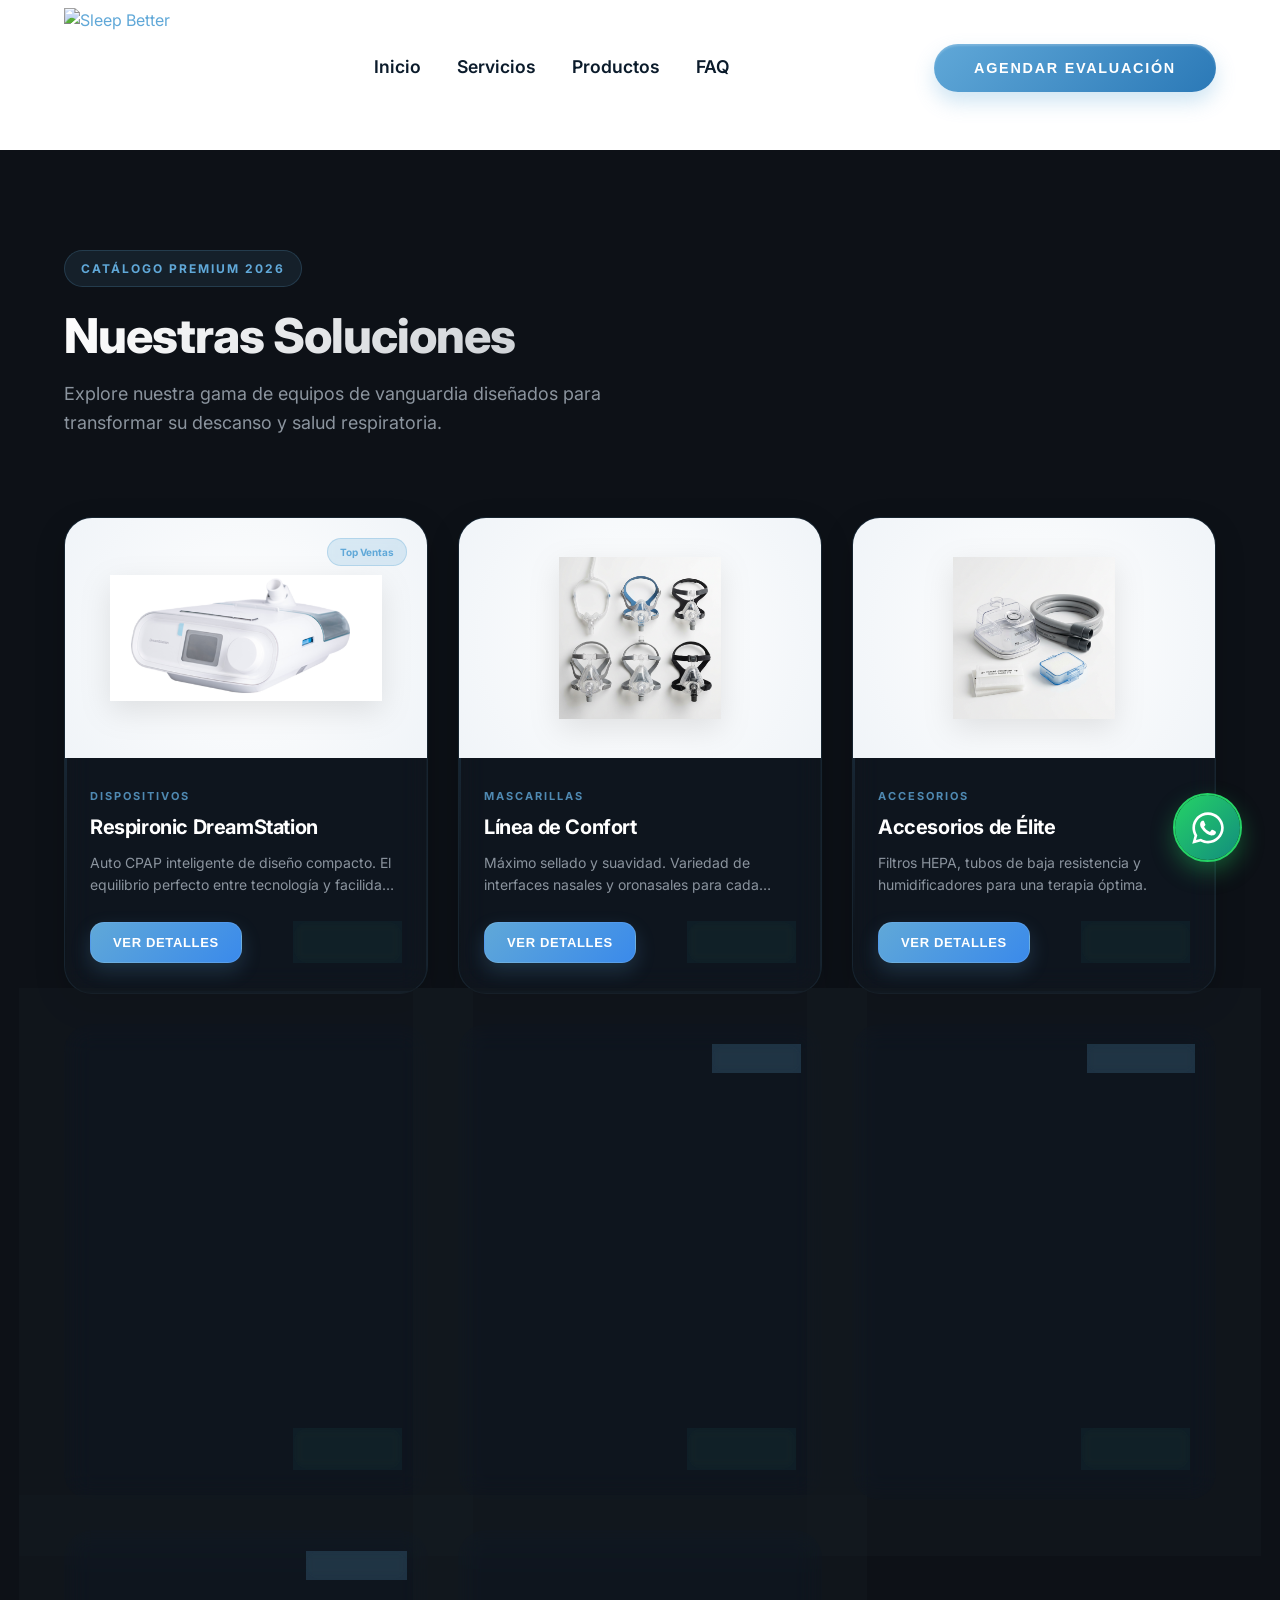
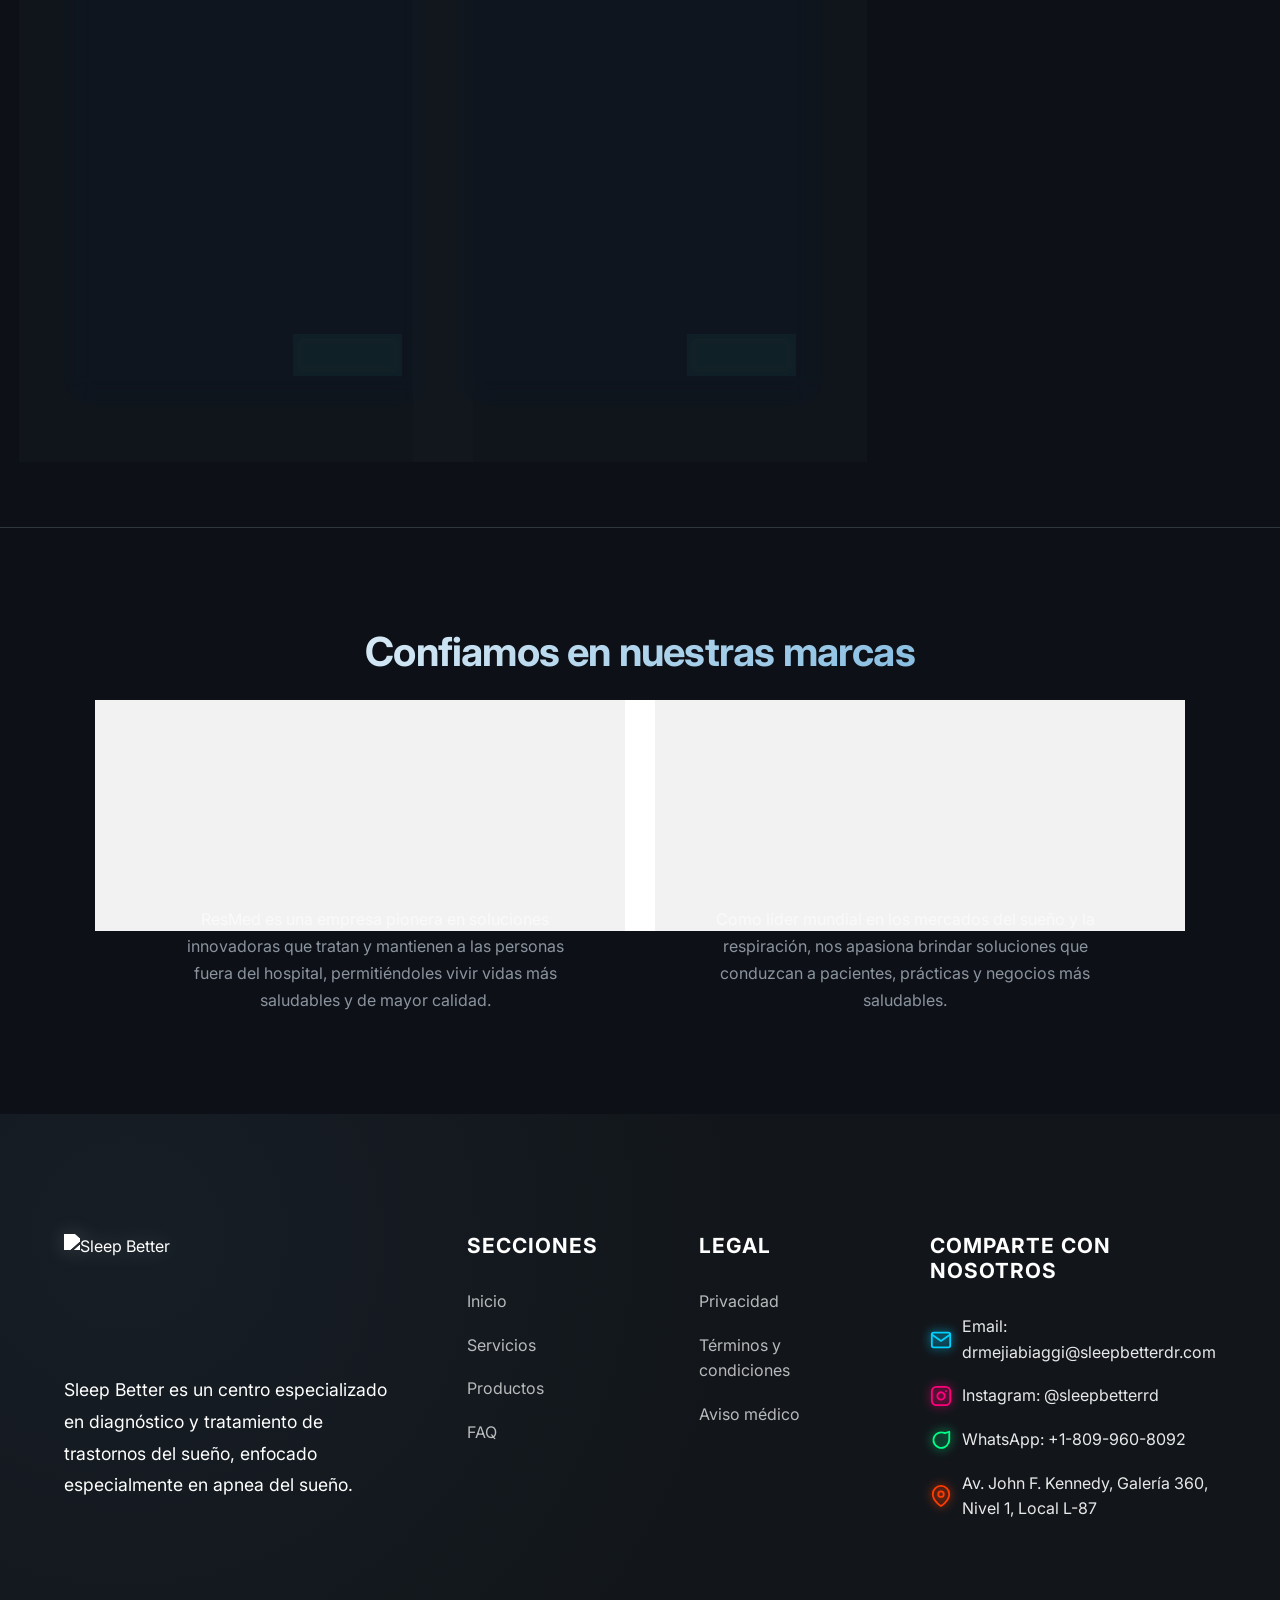
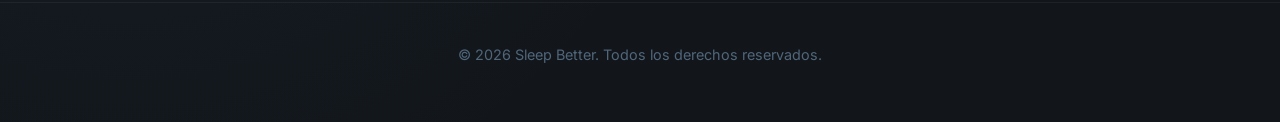
==== productos.html @ f5180d27 "Add files via upload" ====
<!DOCTYPE html>
<html lang="es">

<head>
    <meta charset="UTF-8">
    <meta name="viewport" content="width=device-width, initial-scale=1.0">
    <title>Sleep Better | Centro Especializado en Sueño</title>
    <meta name="description"
        content="Centro especializado en diagnóstico y tratamiento de trastornos del sueño (apnea). Equipos CPAP/BiPAP y accesorios en Santo Domingo, RD.">

    <!-- Google Fonts -->
    <link rel="preconnect" href="https://fonts.googleapis.com">
    <link rel="preconnect" href="https://fonts.gstatic.com" crossorigin>
    <link href="https://fonts.googleapis.com/css2?family=Inter:wght@300;400;500;600;700;800&display=swap"
        rel="stylesheet">

    <!-- CSS -->
    <link rel="stylesheet" href="styles.css">

    <!-- Favicon -->
    <link rel="icon" type="image/png" href="favicon.png">
</head>

<body>
    <div class="page-transition-wrapper">

        <header id="main-header">
            <div class="container header-content">
                <a href="index.html#inicio" class="logo">
                    <img src="logo.png" alt="Sleep Better" class="logo-img">
                </a>

                <nav id="desktop-nav" class="nav-menu">
                    <ul>
                        <li><a href="index.html#inicio">Inicio</a></li>
                        <li><a href="index.html#servicios">Servicios</a></li>
                        <li><a href="productos.html">Productos</a></li>
                        <li><a href="faq.html">FAQ</a></li>
                    </ul>
                </nav>

                <div class="header-actions">
                    <button class="btn btn-primary btn-pulse" onclick="openModal('agendarModal')">Agendar
                        evaluación</button>
                    <button class="menu-toggle" aria-label="Abrir menú" onclick="toggleMenu()">
                        <span></span>
                        <span></span>
                        <span></span>
                    </button>
                </div>
            </div>
        </header>

        <main style="padding-top: 150px;">
            <section id="productos" class="premium-catalog-section"
                style="background-color: #0d1117; padding: 100px 0; overflow: hidden;">
                <div class="container reveal">
                    <div class="catalog-header" style="margin-bottom: 60px; position: relative; z-index: 1;">
                        <span class="section-tag"
                            style="background: rgba(96, 168, 216, 0.1); color: var(--primary); padding: 8px 16px; border-radius: 30px; font-size: 12px; font-weight: 700; text-transform: uppercase; letter-spacing: 2px; border: 1px solid rgba(96, 168, 216, 0.2); margin-bottom: 20px; display: inline-block;">Catálogo
                            Premium 2026</span>
                        <h2
                            style="font-size: 48px; font-weight: 800; color: #ffffff; letter-spacing: -1px; margin-bottom: 15px; background: linear-gradient(135deg, #ffffff 0%, #8b949e 100%); -webkit-background-clip: text; background-clip: text; -webkit-text-fill-color: transparent;">
                            Nuestras Soluciones</h2>
                        <p style="font-size: 18px; color: #8b949e; max-width: 600px; line-height: 1.6;">Explore nuestra
                            gama
                            de equipos de vanguardia diseñados para transformar su descanso y salud respiratoria.</p>
                    </div>

                    <div class="products-grid">
                        <!-- Card 1 -->
                        <div class="premium-product-card" data-category="cpap"
                            onclick="window.openProductDetail('dreamstation.png', 'Respironic DreamStation', 'Auto CPAP fácil de usar y contiene las características importantes, además es pequeña y ligera. Diseñada para ofrecer una terapia de presión positiva continua en las vías respiratorias para el tratamiento de la apnea obstructiva del sueño.')">
                            <div class="card-badge">Top Ventas</div>
                            <div class="card-image-wrapper">
                                <img src="dreamstation.png" alt="Respironic DreamStation">
                            </div>
                            <div class="card-content">
                                <span class="card-category">Dispositivos</span>
                                <h3 class="card-title">Respironic DreamStation</h3>
                                <p class="card-description">Auto CPAP inteligente de diseño compacto. El equilibrio
                                    perfecto
                                    entre tecnología y facilidad de uso.</p>
                                <div class="card-actions">
                                    <button class="btn-view-details"
                                        onclick="event.stopPropagation(); window.openProductDetail('dreamstation.png', 'Respironic DreamStation', 'Auto CPAP fácil de usar y contiene las características importantes, además es pequeña y ligera. Diseñada para ofrecer una terapia de presión positiva continua en las vías respiratorias para el tratamiento de la apnea obstructiva del sueño.')">
                                        Ver detalles
                                    </button>
                                    <button class="btn-quote"
                                        onclick="event.stopPropagation(); window.quoteProduct('Respironic DreamStation')">
                                        Cotizar
                                    </button>
                                </div>
                            </div>
                        </div>

                        <!-- Card 2 -->
                        <div class="premium-product-card" data-category="masks"
                            onclick="window.openProductDetail('mascarillas_premium.png', 'Mascarillas', 'Contamos con una amplia variedad de mascarillas: nasales, oronasales (Full Face) y de almohadillas. Diseñadas para proporcionar el máximo confort y un sellado hermético durante toda la noche, asegurando la efectividad de su tratamiento CPAP/BiPAP.')">
                            <div class="card-image-wrapper">
                                <img src="mascarillas_premium.png" alt="Mascarillas">
                            </div>
                            <div class="card-content">
                                <span class="card-category">Mascarillas</span>
                                <h3 class="card-title">Línea de Confort</h3>
                                <p class="card-description">Máximo sellado y suavidad. Variedad de interfaces nasales y
                                    oronasales para cada paciente.</p>
                                <div class="card-actions">
                                    <button class="btn-view-details"
                                        onclick="event.stopPropagation(); window.openProductDetail('mascarillas_premium.png', 'Mascarillas', 'Contamos con una amplia variedad de mascarillas: nasales, oronasales (Full Face) y de almohadillas. Diseñadas para proporcionar el máximo confort y un sellado hermético durante toda la noche, asegurando la efectividad de su tratamiento CPAP/BiPAP.')">
                                        Ver detalles
                                    </button>
                                    <button class="btn-quote"
                                        onclick="event.stopPropagation(); window.quoteProduct('Mascarillas Línea de Confort')">
                                        Cotizar
                                    </button>
                                </div>
                            </div>
                        </div>

                        <!-- Card 3 -->
                        <div class="premium-product-card" data-category="accessories"
                            onclick="window.openProductDetail('accesorios_premium.png', 'Accesorios', 'Complete su equipo con nuestros accesorios originales: filtros de alta eficiencia, tubos corrugados de repuesto, humidificadores integrados, oxímetros de pulso y más. Todo lo necesario para optimizar su experiencia y mantener su salud respiratoria.')">
                            <div class="card-image-wrapper">
                                <img src="accesorios_premium.png" alt="Accesorios">
                            </div>
                            <div class="card-content">
                                <span class="card-category">Accesorios</span>
                                <h3 class="card-title">Accesorios de Élite</h3>
                                <p class="card-description">Filtros HEPA, tubos de baja resistencia y humidificadores
                                    para
                                    una terapia óptima.</p>
                                <div class="card-actions">
                                    <button class="btn-view-details"
                                        onclick="event.stopPropagation(); window.openProductDetail('accesorios_premium.png', 'Accesorios', 'Complete su equipo con nuestros accesorios originales: filtros de alta eficiencia, tubos corrugados de repuesto, humidificadores integrados, oxímetros de pulso y más. Todo lo necesario para optimizar su experiencia y mantener su salud respiratoria.')">
                                        Ver detalles
                                    </button>
                                    <button class="btn-quote"
                                        onclick="event.stopPropagation(); window.quoteProduct('Accesorios de Élite')">
                                        Cotizar
                                    </button>
                                </div>
                            </div>
                        </div>

                        <!-- Card 4 -->
                        <div class="premium-product-card" data-category="maintenance"
                            onclick="window.openProductDetail('mantenimiento_premium.png', 'Mantenimiento', 'Mantenga su equipo libre de bacterias y en óptimas condiciones con nuestros kits de limpieza profesional: toallitas desinfectantes especializadas para mascarillas, sistemas de desinfección de ozono/UV y repuestos de piezas críticas para extender la vida útil de su inversión.')">
                            <div class="card-image-wrapper">
                                <img src="mantenimiento_premium.png" alt="Mantenimiento">
                            </div>
                            <div class="card-content">
                                <span class="card-category">Mantenimiento</span>
                                <h3 class="card-title">Cuidado Intensivo</h3>
                                <p class="card-description">Kits de desinfección UV/Ozono para prolongar la vida útil y
                                    seguridad de su equipo.</p>
                                <div class="card-actions">
                                    <button class="btn-view-details"
                                        onclick="event.stopPropagation(); window.openProductDetail('mantenimiento_premium.png', 'Mantenimiento', 'Mantenga su equipo libre de bacterias y en óptimas condiciones con nuestros kits de limpieza profesional: toallitas desinfectantes especializadas para mascarillas, sistemas de desinfección de ozono/UV y repuestos de piezas críticas para extender la vida útil de su inversión.')">
                                        Ver detalles
                                    </button>
                                    <button class="btn-quote"
                                        onclick="event.stopPropagation(); window.quoteProduct('Kits de Mantenimiento')">
                                        Cotizar
                                    </button>
                                </div>
                            </div>
                        </div>
                        <!-- Card 5: Resmed AirCurve 10 -->
                        <div class="premium-product-card" data-category="cpap"
                            onclick="window.openProductDetail('https://placehold.co/800x600/ffffff/0b1b2b?text=Resmed+AirCurve+10', 'Resmed AirCurve 10', 'El AirCurve 10 S es ideal para los pacientes con apnea del sueño que tienen dificultades para adaptarse a la terapia de la apnea del sueño en un dispositivo de presión fija continua, así como a los pacientes que necesitan un soporte de presión adicional. Esta máquina de dos niveles tiene dos presiones de ajuste diferentes y ajustables que pueden hacer que la terapia se sienta más cómoda. Un humidificador integrado simplifica la configuración del dispositivo y facilita la terapia.')">
                            <div class="card-badge">Tecnología S</div>
                            <div class="card-image-wrapper">
                                <img src="https://placehold.co/400x200/ffffff/0b1b2b?text=AirCurve+10"
                                    alt="Resmed AirCurve 10">
                            </div>
                            <div class="card-content">
                                <span class="card-category">Dispositivos</span>
                                <h3 class="card-title">Resmed AirCurve 10</h3>
                                <p class="card-description">Sistema de presión Bi-Level de alta gama para una
                                    respiración asistida más natural.</p>
                                <div class="card-actions">
                                    <button class="btn-view-details"
                                        onclick="event.stopPropagation(); window.openProductDetail('https://placehold.co/800x600/ffffff/0b1b2b?text=Resmed+AirCurve+10', 'Resmed AirCurve 10', 'El AirCurve 10 S es ideal para los pacientes con apnea del sueño que tienen dificultades para adaptarse a la terapia de la apnea del sueño en un dispositivo de presión fija continua, así como a los pacientes que necesitan un soporte de presión adicional. Esta máquina de dos niveles tiene dos presiones de ajuste diferentes y ajustables que pueden hacer que la terapia se sienta más cómoda. Un humidificador integrado simplifica la configuración del dispositivo y facilita la terapia.')">
                                        Ver detalles
                                    </button>
                                    <button class="btn-quote"
                                        onclick="event.stopPropagation(); window.quoteProduct('Resmed AirCurve 10')">
                                        Cotizar
                                    </button>
                                </div>
                            </div>
                        </div>

                        <!-- Card 6: ResMed AirSense 10 -->
                        <div class="premium-product-card" data-category="cpap"
                            onclick="window.openProductDetail('https://placehold.co/800x600/ffffff/0b1b2b?text=ResMed+AirSense+10', 'ResMed AirSense 10', 'El ResMed AirSense 10 CPAP es un dispositivo básico de presión fija con humidificador integrado y conectividad celular. Con cada dispositivo AirSense 10 que te ofrece tecnología celular incorporada, obtienes acceso sin precedentes a los datos de terapia y acceso remoto a la configuración del dispositivo.')">
                            <div class="card-badge">Conectividad 4G</div>
                            <div class="card-image-wrapper">
                                <img src="https://placehold.co/400x200/ffffff/0b1b2b?text=AirSense+10"
                                    alt="ResMed AirSense 10">
                            </div>
                            <div class="card-content">
                                <span class="card-category">Dispositivos</span>
                                <h3 class="card-title">ResMed AirSense 10</h3>
                                <p class="card-description">Conectividad celular y monitoreo remoto para una gestión
                                    total de su terapia.</p>
                                <div class="card-actions">
                                    <button class="btn-view-details"
                                        onclick="event.stopPropagation(); window.openProductDetail('https://placehold.co/800x600/ffffff/0b1b2b?text=ResMed+AirSense+10', 'ResMed AirSense 10', 'El ResMed AirSense 10 CPAP es un dispositivo básico de presión fija con humidificador integrado y conectividad celular. Con cada dispositivo AirSense 10 que te ofrece tecnología celular incorporada, obtienes acceso sin precedentes a los datos de terapia y acceso remoto a la configuración del dispositivo.')">
                                        Ver detalles
                                    </button>
                                    <button class="btn-quote"
                                        onclick="event.stopPropagation(); window.quoteProduct('ResMed AirSense 10')">
                                        Cotizar
                                    </button>
                                </div>
                            </div>
                        </div>

                        <!-- Card 7: AirFit P10 -->
                        <div class="premium-product-card" data-category="masks"
                            onclick="window.openProductDetail('https://placehold.co/800x600/ffffff/0b1b2b?text=AirFit+P10', 'ResMed AirFit P10', '¡La máscara nasal de almohadas ResMed AirFit™ P10 es nuestra máscara más silenciosa hasta ahora! Con la última tecnología en terapia de apnea del sueño, el AirFit P10 es aproximadamente un 50% más silencioso y un 50% más ligero que su predecesor.')">
                            <div class="card-badge">Más Silenciosa</div>
                            <div class="card-image-wrapper">
                                <img src="https://placehold.co/400x200/ffffff/0b1b2b?text=AirFit+P10"
                                    alt="ResMed AirFit P10">
                            </div>
                            <div class="card-content">
                                <span class="card-category">Mascarillas</span>
                                <h3 class="card-title">ResMed AirFit P10</h3>
                                <p class="card-description">Ingeniería acústica de vanguardia. La experiencia de sueño
                                    más tranquila y liviana.</p>
                                <div class="card-actions">
                                    <button class="btn-view-details"
                                        onclick="event.stopPropagation(); window.openProductDetail('https://placehold.co/800x600/ffffff/0b1b2b?text=AirFit+P10', 'ResMed AirFit P10', '¡La máscara nasal de almohadas ResMed AirFit™ P10 es nuestra máscara más silenciosa hasta ahora! Con la última tecnología en terapia de apnea del sueño, el AirFit P10 es aproximadamente un 50% más silencioso y un 50% más ligero que su predecesor.')">
                                        Ver detalles
                                    </button>
                                    <button class="btn-quote"
                                        onclick="event.stopPropagation(); window.quoteProduct('ResMed AirFit P10')">
                                        Cotizar
                                    </button>
                                </div>
                            </div>
                        </div>

                        <!-- Card 8: Philips Wisp -->
                        <div class="premium-product-card" data-category="masks"
                            onclick="window.openProductDetail('https://placehold.co/800x600/ffffff/0b1b2b?text=Philips+Wisp', 'Philips Respironic Wisp', 'Wisp combina el rendimiento y la comodidad de una máscara nasal con la elegancia estética de una máscara de almohadas. Con su diseño mínimamente invasivo y su sello superior, Wisp ofrece la comodidad y el rendimiento que sus pacientes merecen.')">
                            <div class="card-image-wrapper">
                                <img src="https://placehold.co/400x200/ffffff/0b1b2b?text=Philips+Wisp"
                                    alt="Philips Respironic Wisp">
                            </div>
                            <div class="card-content">
                                <span class="card-category">Mascarillas</span>
                                <h3 class="card-title">Philips Respironic Wisp</h3>
                                <p class="card-description">Minimalismo sin compromiso. Rendimiento nasal con la
                                    elegancia de una almohadilla.</p>
                                <div class="card-actions">
                                    <button class="btn-view-details"
                                        onclick="event.stopPropagation(); window.openProductDetail('https://placehold.co/800x600/ffffff/0b1b2b?text=Philips+Wisp', 'Philips Respironic Wisp', 'Wisp combina el rendimiento y la comodidad de una máscara nasal con la elegancia estética de una máscara de almohadas. Con su diseño mínimamente invasivo y su sello superior, Wisp ofrece la comodidad y el rendimiento que sus pacientes merecen.')">
                                        Ver detalles
                                    </button>
                                    <button class="btn-quote"
                                        onclick="event.stopPropagation(); window.quoteProduct('Philips Respironic Wisp')">
                                        Cotizar
                                    </button>
                                </div>
                            </div>
                        </div>

                    </div>

                </div>
    </div>
    </section>

    <section class="brands-section reveal">
        <div class="container">
            <h2 class="brands-title stagger">Confiamos en nuestras marcas</h2>
            <div class="brands-grid">
                <div class="brand-card stagger">
                    <div class="brand-logo-wrapper">
                        <img src="resmed-logo.png" alt="ResMed" style="filter: none; opacity: 1; max-height: 100px;">
                    </div>
                    <p class="brand-text">ResMed es una empresa pionera en soluciones innovadoras que tratan y
                        mantienen a las personas fuera del hospital, permitiéndoles vivir vidas más saludables y de
                        mayor calidad.</p>
                </div>

                <div class="brand-card stagger">
                    <div class="brand-logo-wrapper">
                        <img src="philips-logo.png" alt="Philips Respironics"
                            style="filter: none; opacity: 1; max-height: 85px;">
                    </div>
                    <p class="brand-text">Como líder mundial en los mercados del sueño y la respiración, nos
                        apasiona brindar soluciones que conduzcan a pacientes, prácticas y negocios más saludables.
                    </p>
                </div>
            </div>
        </div>
    </section>

    </main>

    <footer class="footer">
        <div class="container footer-grid reveal">
            <div class="footer-brand stagger">
                <img src="logo.png" alt="Sleep Better" class="footer-logo-img">
                <p>Sleep Better es un centro especializado en diagnóstico y tratamiento de trastornos del sueño,
                    enfocado especialmente en apnea del sueño.</p>
            </div>
            <div class="footer-links stagger">
                <h4>Secciones</h4>
                <ul>
                    <li><a href="index.html#inicio">Inicio</a></li>
                    <li><a href="index.html#servicios">Servicios</a></li>
                    <li><a href="productos.html">Productos</a></li>
                    <li><a href="faq.html">FAQ</a></li>
                </ul>
            </div>
            <div class="footer-legal stagger">
                <h4>Legal</h4>
                <ul>
                    <li><a href="#">Privacidad</a></li>
                    <li><a href="#">Términos y condiciones</a></li>
                    <li><a href="#">Aviso médico</a></li>
                </ul>
            </div>
            <div class="footer-contact stagger">
                <h4>Comparte con nosotros</h4>
                <ul>
                    <li><a href="mailto:drmejiabiaggi@sleepbetterdr.com">
                            <svg class="footer-icon-neon icon-neon-email" viewBox="0 0 24 24" fill="none"
                                stroke="currentColor" stroke-width="2" stroke-linecap="round" stroke-linejoin="round">
                                <path d="M4 4h16c1.1 0 2 .9 2 2v12c0 1.1-.9 2-2 2H4c-1.1 0-2-.9-2-2V6c0-1.1.9-2 2-2z">
                                </path>
                                <polyline points="22,6 12,13 2,6"></polyline>
                            </svg>
                            Email: drmejiabiaggi@sleepbetterdr.com</a></li>
                    <li><a href="https://www.instagram.com/sleepbetterrd" target="_blank">
                            <svg class="footer-icon-neon icon-neon-insta" viewBox="0 0 24 24" fill="none"
                                stroke="currentColor" stroke-width="2" stroke-linecap="round" stroke-linejoin="round">
                                <rect x="2" y="2" width="20" height="20" rx="5" ry="5"></rect>
                                <path d="M16 11.37A4 4 0 1 1 12.63 8 4 4 0 0 1 16 11.37z"></path>
                                <line x1="17.5" y1="6.5" x2="17.51" y2="6.5"></line>
                            </svg>
                            Instagram: @sleepbetterrd</a></li>
                    <li><a href="https://wa.me/18099608092" target="_blank">
                            <svg class="footer-icon-neon icon-neon-wa" viewBox="0 0 24 24" fill="none"
                                stroke="currentColor" stroke-width="2" stroke-linecap="round" stroke-linejoin="round">
                                <path
                                    d="M21 11.5a8.38 8.38 0 0 1-.9 3.8 8.5 8.5 0 1 1-7.6-11.7 8.38 8.38 0 0 1 3.8.9L21 3z">
                                </path>
                            </svg>
                            WhatsApp: +1-809-960-8092</a></li>
                    <li><a href="https://www.google.com/maps/search/?api=1&query=Avenida+John+F.+Kennedy+Plaza+Galeria+360+local+L-87+Santo+Domingo+10510"
                            target="_blank">
                            <svg class="footer-icon-neon icon-neon-map" viewBox="0 0 24 24" fill="none"
                                stroke="currentColor" stroke-width="2" stroke-linecap="round" stroke-linejoin="round">
                                <path d="M21 10c0 7-9 13-9 13s-9-6-9-13a9 9 0 0 1 18 0z"></path>
                                <circle cx="12" cy="10" r="3"></circle>
                            </svg>
                            Av. John F. Kennedy, Galería 360, Nivel 1, Local L-87</a></li>
                </ul>
            </div>
        </div>
        <div class="footer-bottom">
            <p>&copy; 2026 Sleep Better. Todos los derechos reservados.</p>
        </div>
    </footer>

    <!-- Floating WhatsApp Button 2026 Premium Removed -->

    <!-- Product Details Modal -->
    <div id="productDetailsModal" class="modal">
        <div class="modal-content product-details-content premium-glass">
            <span class="close-modal" onclick="closeModal('productDetailsModal')">&times;</span>
            <div class="product-details-grid">
                <div class="product-details-image">
                    <img id="detail-image" src="" alt="">
                </div>
                <div class="product-details-info">
                    <h2 id="detail-title" class="stagger"></h2>
                    <p id="detail-description" class="stagger"></p>
                    <div class="product-details-actions stagger">
                        <button id="detail-quote-btn" class="btn btn-primary btn-full">Pedir cotización</button>
                        <a id="detail-whatsapp-btn" href="#" target="_blank" class="btn btn-outline btn-full"
                            style="margin-top: 15px; display: flex; align-items: center; justify-content: center; gap: 10px; border-color: #25D366; color: #25D366;">
                            <svg xmlns="http://www.w3.org/2000/svg" width="20" height="20" viewBox="0 0 448 512"
                                fill="currentColor">
                                <path
                                    d="M380.9 97.1C339 55.1 283.2 32 223.9 32c-122.4 0-222 99.6-222 222 0 39.1 10.2 77.3 29.6 111L0 480l117.7-30.9c32.4 17.7 68.9 27 106.1 27h.1c122.3 0 224.1-99.6 224.1-222 0-59.3-25.2-115-67.1-157zm-157 341.6c-33.2 0-65.7-8.9-94-25.7l-6.7-4-69.8 18.3L72 359.2l-4.4-7c-18.5-29.4-28.2-63.3-28.2-98.2 0-101.7 82.8-184.5 184.6-184.5 49.3 0 95.6 19.2 130.4 54.1 34.8 34.9 56.2 81.2 56.1 130.5 0 101.8-84.9 184.6-186.6 184.6zm101.2-138.2c-5.5-2.8-32.8-16.2-37.9-18-5.1-1.9-8.8-2.8-12.5 2.8-3.7 5.6-14.3 18-17.6 21.8-3.2 3.7-6.5 4.2-12 1.4-5.5-2.8-23.2-8.5-44.2-27.1-16.4-14.6-27.4-32.7-30.6-38.1-3.2-5.5-.3-8.5 2.4-11.2 2.5-2.5 5.5-6.5 8.3-9.8 2.8-3.2 3.7-5.5 5.5-9.3 1.9-3.7.9-6.9-.5-9.8-1.4-2.8-12.5-30.1-17.1-41.2-4.5-10.8-9.1-9.3-12.5-9.5-3.2-.2-6.9-.2-10.6-.2-3.7 0-9.7 1.4-14.8 6.9-5.1 5.6-19.4 19-19.4 46.3 0 27.3 19.9 53.7 22.6 57.4 2.8 3.7 39.1 59.7 94.8 83.8 13.2 5.8 23.5 9.2 31.5 11.8 13.3 4.2 25.4 3.6 35 2.2 10.7-1.6 32.8-13.4 37.4-26.4 4.6-13 4.6-24.1 3.2-26.4-1.3-2.5-5-3.9-10.5-6.6z" />
                            </svg>
                            Solicitar cotización por WhatsApp
                        </a>
                    </div>
                </div>
            </div>
        </div>
    </div>

    <!-- Agendar Modal -->
    <div id="agendarModal" class="modal">
        <div class="modal-content">
            <span class="close-modal" onclick="closeModal('agendarModal')">&times;</span>
            <h2 id="modal-title">Agendar evaluación</h2>
            <p>Déjanos tus datos y te contactaremos a la brevedad para coordinar.</p>
            <form class="contact-form"
                onsubmit="event.preventDefault(); alert('Solicitud enviada exitosamente. Nos contactaremos pronto.'); closeModal('agendarModal');">
                <input type="hidden" id="modal-context" name="context" value="">
                <div class="form-group">
                    <label for="modal-name">Nombre completo</label>
                    <input type="text" id="modal-name" required placeholder="Tu nombre">
                </div>
                <div class="form-group">
                    <label for="modal-phone">Teléfono</label>
                    <input type="tel" id="modal-phone" required placeholder="Tu teléfono">
                </div>
                <div class="form-group">
                    <label for="modal-email">Email</label>
                    <input type="email" id="modal-email" required placeholder="tu@email.com">
                </div>
                <button type="submit" class="btn btn-primary btn-full">Enviar solicitud</button>
            </form>
        </div>
    </div>

    <!-- Mobile Drawer -->
    <div id="mobile-drawer" class="mobile-drawer">
        <div class="drawer-header">
            <img src="logo.png" alt="Sleep Better" class="logo-drawer">
            <button class="close-drawer" onclick="toggleMenu()" aria-label="Cerrar menú">&times;</button>
        </div>
        <nav class="drawer-nav">
            <ul>
                <li><a href="index.html#inicio" onclick="toggleMenu()">Inicio</a></li>
                <li><a href="index.html#servicios" onclick="toggleMenu()">Servicios</a></li>
                <li><a href="productos.html" onclick="toggleMenu()">Productos</a></li>
                <li><a href="faq.html" onclick="toggleMenu()">FAQ</a></li>
            </ul>
        </nav>
    </div>
    <div id="drawer-overlay" class="drawer-overlay" onclick="toggleMenu()"></div>

    </div>
    <!-- Floating WhatsApp Button 2026 Premium -->
    <a href="https://wa.me/18099608092" target="_blank" class="whatsapp-float" aria-label="Chat on WhatsApp">
        <svg xmlns="http://www.w3.org/2000/svg" width="36" height="36" viewBox="0 0 448 512" fill="#fff">
            <path
                d="M380.9 97.1C339 55.1 283.2 32 223.9 32c-122.4 0-222 99.6-222 222 0 39.1 10.2 77.3 29.6 111L0 480l117.7-30.9c32.4 17.7 68.9 27 106.1 27h.1c122.3 0 224.1-99.6 224.1-222 0-59.3-25.2-115-67.1-157zm-157 341.6c-33.2 0-65.7-8.9-94-25.7l-6.7-4-69.8 18.3L72 359.2l-4.4-7c-18.5-29.4-28.2-63.3-28.2-98.2 0-101.7 82.8-184.5 184.6-184.5 49.3 0 95.6 19.2 130.4 54.1 34.8 34.9 56.2 81.2 56.1 130.5 0 101.8-84.9 184.6-186.6 184.6zm101.2-138.2c-5.5-2.8-32.8-16.2-37.9-18-5.1-1.9-8.8-2.8-12.5 2.8-3.7 5.6-14.3 18-17.6 21.8-3.2 3.7-6.5 4.2-12 1.4-5.5-2.8-23.2-8.5-44.2-27.1-16.4-14.6-27.4-32.7-30.6-38.1-3.2-5.5-.3-8.5 2.4-11.2 2.5-2.5 5.5-6.5 8.3-9.8 2.8-3.2 3.7-5.5 5.5-9.3 1.9-3.7.9-6.9-.5-9.8-1.4-2.8-12.5-30.1-17.1-41.2-4.5-10.8-9.1-9.3-12.5-9.5-3.2-.2-6.9-.2-10.6-.2-3.7 0-9.7 1.4-14.8 6.9-5.1 5.6-19.4 19-19.4 46.3 0 27.3 19.9 53.7 22.6 57.4 2.8 3.7 39.1 59.7 94.8 83.8 13.2 5.8 23.5 9.2 31.5 11.8 13.3 4.2 25.4 3.6 35 2.2 10.7-1.6 32.8-13.4 37.4-26.4 4.6-13 4.6-24.1 3.2-26.4-1.3-2.5-5-3.9-10.5-6.6z" />
        </svg>
    </a>

    <script src="script.js"></script>
</body>

</html>
---- styles.css ----
﻿@charset "UTF-8";

/* styles.css - 2026 Premium Edition */
:root {
    /* Paleta basada en logo: Maintained strictly */
    --primary: #60A8D8;
    --primary-hover: #4A90BF;
    --secondary: #2B79B7;
    --text-main: #0B1B2B;
    --text-sec: #50667A;
    --bg-soft: #F9FCFF;
    --border-color: rgba(96, 168, 216, 0.15);
    --white: #FFFFFF;

    /* 2026 Premium Additions */
    --glass-bg: rgba(255, 255, 255, 0.65);
    --glass-border: rgba(255, 255, 255, 0.5);
    --glass-shadow: 0 8px 32px rgba(11, 27, 43, 0.05);
    --glow-primary: 0 0 24px rgba(96, 168, 216, 0.4);
    --glow-secondary: 0 0 40px rgba(43, 121, 183, 0.2);

    /* Typography */
    --font-main: 'Inter', system-ui, -apple-system, sans-serif;

    /* Spacing & Layout */
    --header-height: 135px;
    --border-radius: 20px;
    --border-radius-sm: 12px;
    --transition: all 0.5s cubic-bezier(0.16, 1, 0.3, 1);
}

/* Elite 2026 Helper Classes */
.logo-img {
    height: 120px;
    width: auto;
    object-fit: contain;
    transition: var(--transition);
}

.logo-drawer {
    height: 100px;
    width: auto;
    object-fit: contain;
}

.btn-glass {
    background: rgba(255, 255, 255, 0.15);
    backdrop-filter: blur(10px);
}

.icon-primary {
    color: var(--primary);
}

.modern-h3 {
    font-size: 1.5rem;
    font-weight: 600;
    color: var(--text-main);
    margin-bottom: 0.75rem;
    text-shadow: 0 4px 12px rgba(96, 168, 216, 0.25);
    text-align: center;
}

.modern-p {
    font-size: 1.15rem;
    color: var(--text-sec);
    max-width: 750px;
    margin: 0 auto;
    text-shadow: 0 2px 5px rgba(11, 27, 43, 0.08);
    line-height: 1.6;
    text-align: center;
}

.services-subtitle {
    margin-bottom: 3.5rem;
    position: relative;
    z-index: 10;
}

/* Reset & Base Styles */
* {
    margin: 0;
    padding: 0;
    box-sizing: border-box;
}

html {
    scroll-behavior: smooth;
    font-size: 16px;
    /* Added custom scrollbar */
    scrollbar-width: thin;
    scrollbar-color: var(--primary) var(--bg-soft);
}

::-webkit-scrollbar {
    width: 6px;
}

::-webkit-scrollbar-track {
    background: var(--bg-soft);
}

::-webkit-scrollbar-thumb {
    background-color: var(--primary);
    border-radius: 10px;
}

.page-transition-wrapper {
    /* Page Transition - Initial State (Blurred but fully opaque to block white flash) */
    opacity: 1;
    filter: blur(20px) brightness(0.9);
    transition: filter 0.5s ease, brightness 0.5s ease;
}

body.page-loaded .page-transition-wrapper {
    filter: blur(0) brightness(1);
}

body.page-exit .page-transition-wrapper {
    filter: blur(20px) brightness(0.8);
    transition: filter 0.4s ease, brightness 0.4s ease;
}

body {
    font-family: var(--font-main);
    color: var(--text-main);
    background-color: var(--white);
    line-height: 1.6;
    overflow-x: hidden;
    -webkit-font-smoothing: antialiased;
    -moz-osx-font-smoothing: grayscale;
}

h1,
h2,
h3,
h4,
h5,
h6 {
    line-height: 1.2;
    font-weight: 700;
    color: var(--text-main);
    letter-spacing: -0.02em;
}

p {
    color: var(--text-sec);
    margin-bottom: 1rem;
}

a {
    text-decoration: none;
    color: var(--primary);
    transition: var(--transition);
}

img {
    max-width: 100%;
    height: auto;
    display: block;
}

ul {
    list-style: none;
}

.container {
    width: 100%;
    max-width: 1200px;
    margin: 0 auto;
    padding: 0 24px;
}

.section {
    padding: 120px 0;
    position: relative;
    z-index: 1;
}

.section-title {
    font-size: clamp(2rem, 3vw, 2.75rem);
    margin-bottom: 3rem;
    text-align: center;
    background: linear-gradient(135deg, var(--text-main) 0%, var(--secondary) 100%);
    -webkit-background-clip: text;
    background-clip: text;
    -webkit-text-fill-color: transparent;
}

.text-center {
    text-align: center;
}

.bg-soft {
    background-color: var(--bg-soft);
}

/* Buttons - Elite 2026 Edition */
.btn {
    display: inline-flex;
    align-items: center;
    justify-content: center;
    padding: 16px 40px;
    border-radius: 100px;
    /* Estilo píldora más moderno */
    font-weight: 700;
    font-size: 0.9rem;
    text-transform: uppercase;
    letter-spacing: 0.12em;
    cursor: pointer;
    transition: all 0.5s cubic-bezier(0.16, 1, 0.3, 1);
    border: none;
    text-align: center;
    position: relative;
    overflow: hidden;
    white-space: nowrap;
    z-index: 1;
}

.btn-large {
    padding: 18px 48px;
    font-size: 1rem;
}

.btn-primary {
    background: linear-gradient(135deg, var(--primary) 0%, var(--secondary) 100%);
    color: var(--white);
    box-shadow: 0 10px 20px rgba(96, 168, 216, 0.3), inset 0 2px 2px rgba(255, 255, 255, 0.2);
}

.btn-primary:hover {
    transform: translateY(-5px) scale(1.02);
    box-shadow: 0 15px 30px rgba(96, 168, 216, 0.45), inset 0 2px 5px rgba(255, 255, 255, 0.3);
}

/* Glass Outline Button - Futuristic Look */
.btn-outline {
    background: rgba(255, 255, 255, 0.08);
    /* Sútil fondo para mejor legibilidad */
    color: var(--white);
    border: 1.5px solid rgba(255, 255, 255, 0.3);
    backdrop-filter: blur(12px);
    -webkit-backdrop-filter: blur(12px);
    box-shadow: 0 4px 15px rgba(0, 0, 0, 0.1);
}

.btn-outline:hover {
    background: rgba(255, 255, 255, 0.15);
    border-color: rgba(255, 255, 255, 1);
    transform: translateY(-5px) scale(1.03);
    box-shadow: 0 10px 25px rgba(0, 0, 0, 0.2);
    color: var(--white);
}

/* Efecto Destello (Sheen) Global */
.btn::after {
    content: '';
    position: absolute;
    top: 0;
    left: -100%;
    width: 100%;
    height: 100%;
    background: linear-gradient(90deg,
            transparent,
            rgba(255, 255, 255, 0.2),
            transparent);
    transition: left 0.6s ease;
}

.btn:hover::after {
    left: 100%;
}

/* Enhanced Ripple Animation using box-shadow to avoid overflow clipping */
.btn-pulse {
    position: relative;
    animation: btn-glow-pulse 3s infinite ease-in-out;
}

.btn-pulse::before,
.btn-pulse::after {
    display: none;
    /* Deactivated since we use box-shadow for 'more waves' */
}

.btn-pulse {
    animation: btn-waves-glow 3s infinite ease-in-out;
}

@keyframes btn-waves-glow {
    0% {
        box-shadow: 0 0 0 0 rgba(96, 168, 216, 0.5), 0 0 0 0 rgba(96, 168, 216, 0.3), 0 0 0 0 rgba(43, 121, 183, 0.2);
    }

    100% {
        box-shadow: 0 0 0 18px rgba(96, 168, 216, 0), 0 0 0 35px rgba(96, 168, 216, 0), 0 0 0 55px rgba(43, 121, 183, 0);
    }
}

@keyframes btn-ripple {
    0% {
        transform: scale(1);
        opacity: 0.8;
    }

    100% {
        transform: scale(1.6, 2.5);
        opacity: 0;
    }
}

@keyframes btn-glow-pulse {

    0%,
    100% {
        box-shadow: 0 10px 20px rgba(96, 168, 216, 0.4), 0 0 10px rgba(96, 168, 216, 0.2);
    }

    50% {
        box-shadow: 0 15px 40px rgba(96, 168, 216, 0.7), 0 0 30px rgba(96, 168, 216, 0.4);
        transform: scale(1.05);
    }
}

/* --- Premium Liquid Waves (Interior de Botón) --- */
.btn-premium-waves {
    position: relative;
    overflow: hidden;
    color: var(--white);
    transition: all 0.4s ease;
}

/* Fast Shimmer Gleam (Flash) */
.btn-premium-waves::before {
    content: '';
    position: absolute;
    top: -50%;
    left: -150%;
    width: 50%;
    /* Narrower for blue button */
    height: 200%;
    background: linear-gradient(120deg, transparent, rgba(255, 255, 255, 0.4), transparent);
    transform: rotate(25deg);
    animation: cinematic-gleam 5s infinite ease-in-out;
    /* Slightly faster frequency */
    z-index: 15;
    pointer-events: none;
}

.btn-premium-waves .btn-text {
    position: relative;
    z-index: 10;
}

.btn-premium-waves .btn-ripple-layer {
    position: absolute;
    top: 50%;
    left: 50%;
    width: 200%;
    height: 350%;
    background: rgba(255, 255, 255, 0.15);
    border-radius: 38% 42% 43% 45% / 40% 45% 42% 43%;
    transform: translate(-50%, 0) rotate(0deg);
    pointer-events: none;
    z-index: 4;
}

.btn-premium-waves .btn-ripple-layer:nth-of-type(1) {
    background: rgba(255, 255, 255, 0.2);
    animation: liquid-wave 4s infinite linear;
    bottom: -150%;
}

.btn-premium-waves .btn-ripple-layer:nth-of-type(2) {
    background: rgba(255, 255, 255, 0.12);
    animation: liquid-wave 7s infinite linear reverse;
    bottom: -160%;
    opacity: 0.6;
}

.btn-premium-waves .btn-ripple-layer:nth-of-type(3) {
    background: rgba(255, 255, 255, 0.08);
    animation: liquid-wave 10s infinite linear;
    bottom: -170%;
    opacity: 0.4;
}

.btn-premium-waves:hover .btn-ripple-layer {
    bottom: -80%;
    transition: bottom 0.8s cubic-bezier(0.165, 0.84, 0.44, 1);
}

@keyframes liquid-wave {
    0% {
        transform: translate(-50%, 0) rotate(0deg);
    }

    100% {
        transform: translate(-50%, 0) rotate(360deg);
    }
}

/* --- Cinematic Glass Buttons (Background Video Effect) --- */
.btn-cinematic {
    position: relative;
    overflow: hidden;
    background: rgba(255, 255, 255, 0.05);
    /* Very thin base */
    border: 1.5px solid rgba(255, 255, 255, 0.3);
    backdrop-filter: blur(15px);
    -webkit-backdrop-filter: blur(15px);
    transition: all 0.6s cubic-bezier(0.16, 1, 0.3, 1);
}

.btn-cinematic .btn-text {
    position: relative;
    z-index: 10;
    transition: all 0.4s ease;
}

.btn-cinematic .btn-wave-layer {
    position: absolute;
    top: 50%;
    left: 50%;
    width: 200%;
    height: 350%;
    background: rgba(255, 255, 255, 0.1);
    border-radius: 38% 42% 43% 45% / 40% 45% 42% 43%;
    transform: translate(-50%, 0) rotate(0deg);
    pointer-events: none;
    z-index: 1;
}

.btn-cinematic .btn-wave-layer:nth-of-type(1) {
    background: rgba(255, 255, 255, 0.15);
    animation: liquid-wave 5s infinite linear;
    bottom: -150%;
}

.btn-cinematic .btn-wave-layer:nth-of-type(2) {
    background: rgba(96, 168, 216, 0.08);
    /* Hint of Brand Blue */
    animation: liquid-wave 8s infinite linear reverse;
    bottom: -160%;
    opacity: 0.6;
}

.btn-cinematic .btn-wave-layer:nth-of-type(3) {
    background: rgba(255, 255, 255, 0.05);
    animation: liquid-wave 12s infinite linear;
    bottom: -170%;
    opacity: 0.4;
}

.btn-cinematic:hover .btn-wave-layer {
    bottom: -80%;
    transition: bottom 1s cubic-bezier(0.16, 1, 0.3, 1);
}

.btn-cinematic:hover {
    transform: translateY(-8px) scale(1.05);
    background: rgba(255, 255, 255, 0.12);
    border-color: rgba(255, 255, 255, 1);
    box-shadow: 0 15px 45px rgba(0, 0, 0, 0.2);
}

.btn-cinematic:hover .btn-text {
    letter-spacing: 0.18em;
    /* Dynamic interaction */
    text-shadow: 0 0 10px rgba(255, 255, 255, 0.5);
}

/* Shimmer gleam that passes over the button intermittently */
.btn-cinematic::before {
    content: '';
    position: absolute;
    top: -50%;
    left: -150%;
    width: 100%;
    height: 200%;
    background: linear-gradient(120deg, transparent, rgba(255, 255, 255, 0.3), transparent);
    transform: rotate(25deg);
    animation: cinematic-gleam 6s infinite ease-in-out;
    z-index: 5;
    pointer-events: none;
}

@keyframes cinematic-drift {
    0% {
        transform: translate(0, 0) scale(1.2);
    }

    50% {
        transform: translate(50px, -20px) scale(1.8);
    }

    100% {
        transform: translate(-30px, 30px) scale(1.1);
    }
}

@keyframes cinematic-gleam {
    0% {
        left: -150%;
    }

    20%,
    100% {
        left: 250%;
    }
}

/* Header Glassmorphism */
#main-header {
    position: fixed;
    top: 0;
    left: 0;
    width: 100%;
    height: var(--header-height);
    background: transparent;
    z-index: 1000;
    transition: var(--transition);
}

#main-header.scrolled {
    background: rgba(255, 255, 255, 0.9);
    backdrop-filter: blur(20px) saturate(180%);
    border-bottom: 1px solid var(--glass-border);
    box-shadow: var(--glass-shadow);
}

#main-header.header-transparent:not(.scrolled) .nav-menu a {
    color: var(--white);
    text-shadow: 0 2px 10px rgba(11, 27, 43, 0.2);
}

#main-header.header-transparent:not(.scrolled) .logo img {
    /* Eliminado el filtro invert para que se vean los colores reales (azul/texto) */
    filter: drop-shadow(0 4px 6px rgba(11, 27, 43, 0.3));
}

.header-content {
    display: flex;
    justify-content: space-between;
    align-items: center;
    height: 100%;
}

/* Logo */
.logo {
    display: flex;
    align-items: center;
}

.logo img {
    height: 120px;
    width: auto;
    transition: var(--transition);
}

#main-header.scrolled .logo img {
    height: 65px;
}

.logo:hover img {
    transform: scale(1.05);
}

/* Nav Menu */
.nav-menu ul {
    display: flex;
    gap: 36px;
}

.nav-menu a {
    color: var(--text-main);
    font-weight: 600;
    font-size: 1.1rem;
    position: relative;
    padding-bottom: 5px;
}

.nav-menu a::after {
    content: '';
    position: absolute;
    bottom: 0;
    left: 50%;
    width: 0%;
    height: 2px;
    background-color: var(--primary);
    transition: var(--transition);
    transform: translateX(-50%);
    border-radius: 2px;
}

.nav-menu a:hover::after,
.nav-menu a.active::after {
    width: 100%;
    box-shadow: 0 0 10px var(--primary);
}

.nav-menu a:hover,
.nav-menu a.active {
    color: var(--primary);
}

.header-actions {
    display: flex;
    gap: 16px;
    align-items: center;
}

.menu-toggle {
    display: none;
    flex-direction: column;
    justify-content: space-around;
    width: 32px;
    height: 24px;
    background: transparent;
    border: none;
    cursor: pointer;
    z-index: 10;
}

.menu-toggle span {
    width: 100%;
    height: 2px;
    background-color: var(--text-main);
    border-radius: 4px;
    transition: var(--transition);
}

/* Mobile Drawer */
.mobile-drawer {
    position: fixed;
    top: 0;
    right: -100%;
    width: 320px;
    max-width: 85vw;
    height: 100vh;
    background: var(--glass-bg);
    backdrop-filter: blur(25px) saturate(180%);
    border-left: 1px solid var(--glass-border);
    z-index: 1100;
    box-shadow: -10px 0 30px rgba(0, 0, 0, 0.1);
    display: flex;
    flex-direction: column;
    transition: right 0.6s cubic-bezier(0.82, 0.085, 0.395, 0.895);
}

.mobile-drawer.active {
    right: 0;
}

.drawer-header {
    padding: 30px 24px;
    display: flex;
    justify-content: space-between;
    align-items: center;
    border-bottom: 1px solid var(--border-color);
}

.logo-small {
    height: 35px;
    filter: drop-shadow(0 4px 6px rgba(11, 27, 43, 0.1));
    image-rendering: -webkit-optimize-contrast;
}

.close-drawer {
    background: none;
    border: none;
    font-size: 2.5rem;
    color: var(--text-main);
    cursor: pointer;
    line-height: 1;
}

.drawer-nav {
    padding: 30px 24px;
    flex-grow: 1;
}

.drawer-nav ul {
    display: flex;
    flex-direction: column;
    gap: 24px;
}

.drawer-nav a {
    font-size: 1.35rem;
    font-weight: 600;
    color: var(--text-main);
}

.drawer-footer {
    padding: 30px 24px;
    border-top: 1px solid var(--border-color);
}

.drawer-overlay {
    position: fixed;
    top: 0;
    left: 0;
    width: 100vw;
    height: 100vh;
    background-color: rgba(11, 27, 43, 0.4);
    z-index: 1050;
    opacity: 0;
    visibility: hidden;
    backdrop-filter: blur(8px);
    transition: var(--transition);
}

.drawer-overlay.active {
    opacity: 1;
    visibility: visible;
}

/* Hero Section Mesh Gradient 2026 */
.hero {
    position: relative;
    padding-top: calc(var(--header-height) + 20px);
    padding-bottom: 60px;
    min-height: 100vh;
    display: flex;
    align-items: center;
    overflow: hidden;
}

.hero-bg {
    position: absolute;
    top: 0;
    left: 0;
    width: 100%;
    height: 100%;
    background: linear-gradient(135deg, rgba(11, 27, 43, 0.5) 0%, rgba(11, 27, 43, 0.2) 100%), url('hero-4k-bg.png');
    background-size: cover;
    background-position: center;
    z-index: -1;
}

.hero::after {
    content: '';
    position: absolute;
    bottom: 0;
    left: 0;
    width: 100%;
    height: 25px;
    /* Mínimo difuminado para una transición imperceptible */
    background: linear-gradient(to top, var(--white) 0%, transparent 100%);
    z-index: 1;
    pointer-events: none;
}

/* Animated animated background shapes */
.hero-bg::before,
.hero-bg::after {
    content: '';
    position: absolute;
    border-radius: 50%;
    filter: blur(80px);
    opacity: 0.6;
    animation: drift 20s infinite alternate ease-in-out;
}

.hero-bg::before {
    width: 600px;
    height: 600px;
    background: radial-gradient(circle, var(--primary) 0%, transparent 70%);
    top: -10%;
    right: -5%;
}

.hero-bg::after {
    width: 500px;
    height: 500px;
    background: radial-gradient(circle, var(--secondary) 0%, transparent 70%);
    bottom: -10%;
    left: -10%;
    animation-delay: -10s;
}

@keyframes drift {
    0% {
        transform: translate(0, 0) scale(1);
    }

    100% {
        transform: translate(-100px, 50px) scale(1.1);
    }
}

.hero-container {
    display: flex;
    align-items: center;
    justify-content: center;
    width: 100%;
    min-height: 60vh;
}

.hero-text {
    max-width: 850px;
    margin: 0 auto;
    text-align: center;
    position: relative;
    z-index: 10;
    /* Asegura estar por encima de todos los efectos de fondo */
}

.hero-text h1 {
    font-size: clamp(3rem, 7vw, 5.5rem);
    margin-bottom: 1rem;
    font-weight: 800;
    line-height: 1.1;
    color: var(--white);
    text-shadow: 0 10px 30px rgba(11, 27, 43, 0.3);
    background: none;
    -webkit-text-fill-color: initial;
}

.hero-text p {
    font-size: clamp(1.2rem, 2.5vw, 1.6rem);
    margin-bottom: 2rem;
    color: rgba(255, 255, 255, 0.95);
    font-weight: 500;
    text-shadow: 0 2px 10px rgba(0, 0, 0, 0.2);
}

.hero-buttons {
    display: flex;
    gap: 20px;
    justify-content: center;
    align-items: center;
    flex-wrap: wrap;
}

.hero-buttons .btn {
    min-width: 220px;
}

/* Cards & Elements Glass 2026 */
.apnea-content {
    display: flex;
    flex-direction: column;
    align-items: center;
    text-align: center;
}

.apnea-text {
    max-width: 800px;
    margin-bottom: 4rem;
}

.apnea-text h2 {
    font-size: clamp(2rem, 3vw, 3rem);
    margin-bottom: 1rem;
}

.apnea-text p {
    font-size: 1.25rem;
}

.apnea-symptoms {
    display: grid;
    grid-template-columns: repeat(auto-fit, minmax(240px, 1fr));
    gap: 24px;
    width: 100%;
}

/* Card Foundation Styles */
.symptom-card,
.service-card,
.product-card,
.contact-method,
.contact-form-container,
.faq-item {
    background: var(--glass-bg);
    backdrop-filter: blur(16px) saturate(180%);
    -webkit-backdrop-filter: blur(16px) saturate(180%);
    border: 1px solid var(--border-color);
    border-radius: var(--border-radius);
    transition: var(--transition);
    position: relative;
    overflow: hidden;
}

.symptom-card {
    padding: 30px;
    box-shadow: var(--glass-shadow);
    text-align: left;
    display: flex;
    flex-direction: column;
    justify-content: space-between;
}

/* Bento Grid Accents removed for better organization */

@media (max-width: 992px) {
    .apnea-symptoms {
        grid-template-columns: repeat(2, 1fr);
    }

    .symptom-card:nth-child(n) {
        grid-column: span 1;
    }
}

@media (max-width: 576px) {
    .apnea-symptoms {
        grid-template-columns: 1fr;
    }
}

.symptom-icon {
    font-size: 3.5rem;
    display: block;
    margin-bottom: 1.5rem;
}

.symptom-card h3 {
    font-size: 1.25rem;
}

/* Metallic Sheen dynamically applied by JS */
.sheen {
    position: absolute;
    top: 0;
    left: 0;
    right: 0;
    bottom: 0;
    pointer-events: none;
    opacity: 0.6;
    z-index: 2;
    mix-blend-mode: overlay;
    border-radius: var(--border-radius);
}

.services-grid,
.products-grid {
    display: grid;
    gap: 30px;
}

.services-grid {
    grid-template-columns: repeat(auto-fit, minmax(260px, 1fr));
}

.products-grid {
    grid-template-columns: repeat(auto-fill, minmax(320px, 1fr));
}

.service-card {
    padding: 40px 30px;
    box-shadow: var(--glass-shadow);
}

.service-card .icon-wrapper {
    width: 70px;
    height: 70px;
    border-radius: 16px;
    background: linear-gradient(135deg, var(--bg-soft) 0%, var(--white) 100%);
    color: var(--primary);
    display: flex;
    align-items: center;
    justify-content: center;
    margin-bottom: 24px;
    box-shadow: inset 0 2px 4px rgba(255, 255, 255, 0.7), 0 8px 16px rgba(96, 168, 216, 0.15);
}

.service-card h3 {
    font-size: 1.5rem;
    margin-bottom: 16px;
}

.service-card p {
    margin-bottom: 24px;
    min-height: 80px;
    font-size: 1.05rem;
}

/* Spline/3D Buttons Concept embedded in product filters */
.product-filters {
    display: flex;
    justify-content: center;
    gap: 16px;
    flex-wrap: wrap;
    margin-bottom: 50px;
}

.filter-btn {
    padding: 10px 24px;
    border-radius: 30px;
    border: 1px solid var(--border-color);
    background: var(--glass-bg);
    backdrop-filter: blur(10px);
    color: var(--text-sec);
    font-weight: 600;
    cursor: pointer;
    transition: var(--transition);
}

.filter-btn:hover,
.filter-btn.active {
    background: var(--primary);
    color: var(--white);
    border-color: var(--primary);
    box-shadow: var(--glow-primary);
}

.product-card {
    display: flex;
    flex-direction: column;
}

.product-img {
    height: 220px;
    background: linear-gradient(180deg, var(--glass-bg) 0%, var(--bg-soft) 100%);
    display: flex;
    align-items: center;
    justify-content: center;
    position: relative;
    padding: 20px;
    border-bottom: 1px solid var(--border-color);
}

.product-img svg {
    transition: var(--transition);
}

.product-card:hover .product-img svg {
    transform: scale(1.1);
    filter: drop-shadow(0 0 10px var(--primary));
}

.product-info {
    padding: 30px;
    flex-grow: 1;
    display: flex;
    flex-direction: column;
}

.category-tag {
    display: inline-block;
    padding: 6px 14px;
    background: var(--bg-soft);
    border: 1px solid var(--border-color);
    color: var(--secondary);
    font-size: 0.8rem;
    font-weight: 700;
    border-radius: 20px;
    margin-bottom: 16px;
    align-self: flex-start;
}

.product-info h3 {
    font-size: 1.4rem;
    margin-bottom: 10px;
}

.product-info p {
    font-size: 1rem;
    margin-bottom: 24px;
    flex-grow: 1;
}

.product-card.hide {
    display: none;
}

/* Diferencial Section 2026 Layout */
.split-layout {
    display: grid;
    grid-template-columns: repeat(2, 1fr);
    gap: 80px;
    align-items: center;
}

.split-text h2 {
    font-size: 3rem;
    margin-bottom: 1.5rem;
}

.split-text .lead {
    font-size: 1.25rem;
    margin-bottom: 2.5rem;
}

.feature-list li {
    display: flex;
    align-items: flex-start;
    margin-bottom: 30px;
}

.check-icon {
    flex-shrink: 0;
    width: 32px;
    height: 32px;
    border-radius: 50%;
    background: linear-gradient(135deg, var(--primary) 0%, var(--secondary) 100%);
    color: var(--white);
    display: flex;
    align-items: center;
    justify-content: center;
    margin-right: 20px;
    margin-top: 4px;
    box-shadow: 0 4px 10px rgba(96, 168, 216, 0.3);
}

.check-icon svg {
    width: 16px;
    height: 16px;
}

.feature-content strong {
    display: block;
    color: var(--text-main);
    margin-bottom: 6px;
    font-size: 1.25rem;
}

.split-image {
    position: relative;
    border-radius: 30px;
    height: 100%;
    min-height: 500px;
    background: url('senor-durmiendo.png') center/cover no-repeat;
    overflow: hidden;
    box-shadow: 0 30px 60px rgba(11, 27, 43, 0.15);
    display: flex;
    align-items: center;
    justify-content: center;
}

/* Decorations removed as requested to show the image clearly */
.split-image::after,
.split-image::before {
    display: none;
}

/* FAQ */
.faq-container {
    max-width: 850px;
    margin: 0 auto;
}

.faq-item {
    margin-bottom: 20px;
}

.faq-question {
    width: 100%;
    text-align: left;
    padding: 28px;
    background: none;
    border: none;
    font-size: 1.25rem;
    font-weight: 700;
    color: var(--text-main);
    cursor: pointer;
    display: flex;
    justify-content: space-between;
    align-items: center;
    transition: var(--transition);
}

.faq-question:hover {
    color: var(--primary);
}

.faq-icon {
    position: relative;
    width: 28px;
    height: 28px;
}

.faq-icon::before,
.faq-icon::after {
    content: '';
    position: absolute;
    background-color: var(--primary);
    transition: var(--transition);
    border-radius: 2px;
}

.faq-icon::before {
    top: 13px;
    left: 4px;
    width: 20px;
    height: 2px;
}

.faq-icon::after {
    top: 4px;
    left: 13px;
    width: 2px;
    height: 20px;
}

.faq-item.active .faq-icon::after {
    transform: rotate(90deg);
    opacity: 0;
}

.faq-item.active .faq-question {
    color: var(--primary);
}

.faq-answer {
    max-height: 0;
    overflow: hidden;
    transition: max-height 0.5s ease-out;
}

.faq-answer-inner {
    padding: 0 28px 28px 28px;
    margin-top: -5px;
    font-size: 1.1rem;
}

.faq-item.active .faq-answer {
    max-height: 600px;
}

/* Contacto */
.contact-grid {
    display: grid;
    grid-template-columns: 1fr 1fr;
    gap: 80px;
}

.contact-info h3 {
    font-size: 2.5rem;
    margin-bottom: 1.5rem;
}

.contact-cards {
    margin-top: 3rem;
    display: flex;
    flex-direction: column;
    gap: 24px;
}

.contact-method {
    padding: 24px;
}

.contact-method .icon {
    width: 60px;
    height: 60px;
    color: var(--primary);
    margin-right: 20px;
    display: flex;
    align-items: center;
    justify-content: center;
    flex-shrink: 0;
    background: var(--white);
    border-radius: 12px;
    box-shadow: 0 6px 15px rgba(0, 0, 0, 0.06);
}

.contact-method svg {
    width: 24px;
    height: 24px;
}

.contact-method div strong {
    font-size: 1.15rem;
    color: var(--text-main);
}

.contact-method div p {
    font-size: 1rem;
    margin-top: 6px;
    margin-bottom: 0;
}

.contact-form-container {
    padding: 50px;
}

.form-group {
    margin-bottom: 24px;
}

.form-group label {
    display: block;
    margin-bottom: 10px;
    font-weight: 600;
    color: var(--text-main);
}

.form-group input,
.form-group textarea {
    width: 100%;
    padding: 16px 20px;
    border: 1px solid var(--border-color);
    border-radius: 12px;
    font-family: inherit;
    font-size: 1.05rem;
    transition: var(--transition);
    background-color: var(--white);
    box-shadow: inset 0 2px 4px rgba(0, 0, 0, 0.02);
}

.form-group input:focus,
.form-group textarea:focus {
    outline: none;
    border-color: var(--primary);
    box-shadow: 0 0 0 4px rgba(96, 168, 216, 0.2);
    background-color: var(--white);
}

/* Footer Premium 2026 Redesign */
.footer {
    background-color: #12161b;
    /* Professional Deep Gray */
    color: var(--white);
    padding: 120px 0 40px;
    position: relative;
    overflow: hidden;
}

.footer::before {
    content: '';
    position: absolute;
    top: 0;
    left: 0;
    width: 100%;
    height: 100%;
    background: radial-gradient(circle at 10% 20%, rgba(96, 168, 216, 0.05) 0%, transparent 50%);
    pointer-events: none;
}

.footer-grid {
    display: grid;
    grid-template-columns: 2fr 1fr 1fr 1.5fr;
    gap: 60px;
    margin-bottom: 80px;
    position: relative;
    z-index: 2;
}

.footer-brand p {
    color: #ffffff;
    /* pure white as per request */
    line-height: 1.8;
    font-size: 1.1rem;
    max-width: 400px;
    margin: 0;
}

.footer-logo-img {
    height: 110px;
    width: auto;
    object-fit: contain;
    margin-bottom: 30px;
    filter: brightness(0) invert(1) drop-shadow(0 0 10px rgba(255, 255, 255, 0.2));
    transition: var(--transition);
    display: block;
}

.footer-logo-img:hover {
    transform: scale(1.05);
    filter: brightness(0) invert(1) drop-shadow(0 0 20px rgba(96, 168, 216, 0.4));
}

.footer h4 {
    font-size: 1.3rem;
    margin-bottom: 30px;
    color: var(--white);
    font-weight: 700;
    letter-spacing: 0.05em;
    text-transform: uppercase;
}

.footer ul {
    display: flex;
    flex-direction: column;
    gap: 18px;
}

.footer a,
.footer li {
    color: rgba(255, 255, 255, 0.7);
    transition: var(--transition);
}

.footer-links a:hover,
.footer-legal a:hover {
    color: var(--primary);
    transform: translateX(8px);
    display: inline-block;
}

.footer-contact li a {
    display: flex;
    align-items: center;
    gap: 15px;
    color: rgba(255, 255, 255, 0.9);
}

.footer-contact li a:hover {
    color: #ffffff;
}

/* Neon Glow Icons 2026 */
.footer-icon-neon {
    width: 22px;
    height: 22px;
    flex-shrink: 0;
    transition: var(--transition);
    filter: drop-shadow(0 0 5px currentColor);
}

.footer-contact li a:hover .footer-icon-neon {
    transform: scale(1.2);
    filter: drop-shadow(0 0 12px currentColor);
}

/* Specific Neon Colors */
.icon-neon-email {
    color: #00d2ff;
}

.icon-neon-insta {
    color: #ff007a;
}

.icon-neon-wa {
    color: #00ff88;
}

.icon-neon-map {
    color: #ff3c00;
}

.footer-bottom {
    text-align: center;
    padding-top: 40px;
    border-top: 1px solid rgba(255, 255, 255, 0.05);
    color: rgba(255, 255, 255, 0.4);
    font-size: 0.9rem;
    position: relative;
    z-index: 2;
}

@media (max-width: 992px) {
    .footer-grid {
        grid-template-columns: 1fr 1fr;
    }
}

@media (max-width: 576px) {
    .footer-grid {
        grid-template-columns: 1fr;
    }
}

/* Modals */
.modal {
    position: fixed;
    top: 0;
    left: 0;
    width: 100vw;
    height: 100vh;
    background-color: rgba(11, 27, 43, 0.7);
    z-index: 2000;
    display: flex;
    align-items: center;
    justify-content: center;
    opacity: 0;
    visibility: hidden;
    transition: var(--transition);
    backdrop-filter: blur(10px);
}

.modal.active {
    opacity: 1;
    visibility: visible;
}

.modal-content {
    background: var(--glass-bg);
    padding: 50px;
    border-radius: var(--border-radius);
    width: 100%;
    max-width: 550px;
    position: relative;
    transform: translateY(30px) scale(0.95);
    transition: all 0.5s cubic-bezier(0.16, 1, 0.3, 1);
    box-shadow: 0 30px 60px rgba(0, 0, 0, 0.3);
    margin: 20px;
    border: 1px solid var(--border-color);
}

.modal.active .modal-content {
    transform: translateY(0) scale(1);
}

.close-modal {
    position: absolute;
    top: 24px;
    right: 24px;
    font-size: 2rem;
    cursor: pointer;
    color: var(--text-sec);
    line-height: 1;
    transition: var(--transition);
}

.close-modal:hover {
    color: var(--text-main);
    transform: rotate(90deg);
}

.modal-content h2 {
    margin-bottom: 12px;
    font-size: 2rem;
}

.modal-content p {
    margin-bottom: 30px;
    font-size: 1.1rem;
}

/* Floating WhatsApp Premium */
.whatsapp-float {
    position: fixed;
    bottom: 40px;
    right: 40px;
    width: 65px;
    height: 65px;
    background: linear-gradient(135deg, #25d366 0%, #128C7E 100%);
    border-radius: 50%;
    display: flex;
    align-items: center;
    justify-content: center;
    box-shadow: 0 10px 25px rgba(37, 211, 102, 0.4);
    z-index: 99999 !important;
    /* Por encima de todo */
    transition: var(--transition);
    opacity: 1 !important;
    /* Siempre visible */
    visibility: visible !important;
}

.whatsapp-float:hover {
    transform: scale(1.15) rotate(10deg);
    box-shadow: 0 15px 35px rgba(37, 211, 102, 0.6);
}

.whatsapp-float::after {
    content: '';
    position: absolute;
    width: 100%;
    height: 100%;
    border-radius: 50%;
    border: 2px solid #25d366;
    animation: ripple 2s infinite ease-out;
}

@keyframes ripple {
    0% {
        transform: scale(1);
        opacity: 0.8;
    }

    100% {
        transform: scale(1.6);
        opacity: 0;
    }
}

/* Scroll Animations */
.reveal {
    opacity: 0;
    transform: translateY(40px);
    transition: all 1s cubic-bezier(0.16, 1, 0.3, 1);
}

.reveal.active {
    opacity: 1;
    transform: translateY(0);
}

.stagger {
    opacity: 0;
    transform: translateY(20px);
    transition: all 0.6s cubic-bezier(0.16, 1, 0.3, 1);
}

.stagger.active {
    opacity: 1;
    transform: translateY(0);
}

/* Responsive Design */
@media (max-width: 992px) {

    .split-layout,
    .contact-grid {
        grid-template-columns: 1fr;
        gap: 50px;
    }

    .footer-grid {
        grid-template-columns: 1fr 1fr;
    }

    .hero-text h1 {
        font-size: 3.5rem;
    }

    .section {
        padding: 90px 0;
    }
}

@media (max-width: 768px) {

    #desktop-nav,
    .header-actions .btn {
        display: none;
    }

    .menu-toggle {
        display: flex;
    }

    .symptom-card {
        width: calc(50% - 15px);
    }

    .hero-buttons {
        flex-direction: column;
        align-items: center;
        width: 100%;
    }

    .hero-buttons .btn {
        width: 100%;
        max-width: 320px;
        margin: 0 auto;
    }

    .contact-form-container {
        padding: 30px;
    }

    .split-image {
        min-height: 350px;
    }
}

@media (max-width: 576px) {
    .symptom-card {
        width: 100%;
    }

    .footer-grid {
        grid-template-columns: 1fr;
    }

    .modal-content {
        padding: 40px 24px;
    }

    .whatsapp-float {
        bottom: 20px;
        right: 20px;
        width: 55px;
        height: 55px;
    }
}

@media (prefers-reduced-motion: reduce) {
    * {
        animation-duration: 0.01ms !important;
        transition-duration: 0.01ms !important;
        scroll-behavior: auto !important;
    }

    .reveal,
    .stagger {
        opacity: 1;
        transform: none;
    }
}

\n

/* Doctors Section 2026 Premium */
.doctors-section {
    position: relative;
    overflow: hidden;
}

.doctors-grid {
    display: flex;
    justify-content: center;
    gap: 40px;
    flex-wrap: wrap;
    position: relative;
    z-index: 2;
}

/* --- Doctors Section Modern Refined --- */
.doctors-section {
    padding: 120px 0;
    background: linear-gradient(to bottom, var(--white), var(--bg-soft));
}

.doctors-subtitle {
    text-align: center;
    max-width: 750px;
    margin: 0 auto 5rem;
    font-size: 1.1rem;
    color: var(--text-sec);
    opacity: 0.9;
}

.doctors-grid {
    display: grid;
    grid-template-columns: repeat(auto-fit, minmax(320px, 1fr));
    gap: 40px;
    max-width: 1100px;
    margin: 0 auto;
}

.doctor-card {
    background: var(--white);
    border: 1px solid rgba(0, 0, 0, 0.05);
    border-radius: 24px;
    padding: 60px 40px;
    text-align: center;
    transition: all 0.4s cubic-bezier(0.165, 0.84, 0.44, 1);
    box-shadow: 0 10px 30px rgba(0, 0, 0, 0.03);
    position: relative;
    z-index: 1;
}

.doctor-card::after {
    content: '';
    position: absolute;
    inset: 0;
    border-radius: 24px;
    background: linear-gradient(135deg, var(--primary), var(--secondary));
    opacity: 0;
    z-index: -1;
    transition: opacity 0.4s ease;
    filter: blur(15px);
}

.doctor-card:hover {
    transform: translateY(-12px);
    border-color: var(--primary);
    box-shadow: 0 20px 40px rgba(96, 168, 216, 0.1);
}

.doctor-avatar {
    width: 120px;
    height: 120px;
    margin: 0 auto 35px;
    border-radius: 30px;
    /* Modern Squircle */
    background: var(--bg-soft);
    display: flex;
    align-items: center;
    justify-content: center;
    color: var(--primary);
    transition: all 0.4s ease;
    position: relative;
}

.doctor-avatar svg {
    width: 55px;
    height: 55px;
    transition: transform 0.4s ease;
}

.doctor-card:hover .doctor-avatar {
    background: var(--primary);
    color: var(--white);
    transform: rotate(5deg);
}

.doctor-card:hover .doctor-avatar svg {
    transform: scale(1.1);
}

.doctor-card h3 {
    font-size: 1.6rem;
    color: var(--text-main);
    margin-bottom: 15px;
    font-weight: 800;
    letter-spacing: -0.01em;
}

.doctor-card p {
    font-size: 1.05rem;
    color: var(--text-sec);
    line-height: 1.7;
    margin-bottom: 0;
}

@media (max-width: 768px) {
    .doctor-card {
        padding: 40px 20px;
    }
}

/* Brands Section 2026 */
.brands-section {
    padding: 100px 0;
    background-color: #0d1117;
    text-align: center;
    border-top: 1px solid #30363d;
}

.brands-title {
    font-size: 2.5rem;
    color: #ffffff;
    margin-bottom: 60px;
    font-weight: 700;
    background: linear-gradient(135deg, #ffffff 0%, var(--primary) 100%);
    -webkit-background-clip: text;
    background-clip: text;
    -webkit-text-fill-color: transparent;
}

.brands-grid {
    display: grid;
    grid-template-columns: repeat(auto-fit, minmax(300px, 1fr));
    gap: 60px;
    align-items: start;
    max-width: 1000px;
    margin: 0 auto;
}

.brands-grid.single-brand {
    display: flex;
    justify-content: center;
    max-width: 600px;
}


.brand-card {
    display: flex;
    flex-direction: column;
    align-items: center;
    transition: var(--transition);
}

.brand-logo-wrapper {
    height: 140px;
    width: 100%;
    display: flex;
    align-items: center;
    justify-content: center;
    margin-bottom: 30px;
    background: rgba(255, 255, 255, 0.95);
    /* High contrast background */
    backdrop-filter: blur(10px);
    border-radius: 20px;
    padding: 24px;
    border: 1px solid rgba(255, 255, 255, 0.1);
    transition: var(--transition);
    box-shadow: 0 10px 30px rgba(0, 0, 0, 0.2);
}

.brand-logo-wrapper img {
    max-height: 90px;
    max-width: 85%;
    filter: none;
    /* Show original colors */
    opacity: 1;
    transition: var(--transition);
}

.brand-card:hover .brand-logo-wrapper {
    background: #ffffff;
    transform: translateY(-5px);
    box-shadow: 0 15px 40px rgba(96, 168, 216, 0.3);
}

.brand-card:hover .brand-logo-wrapper img {
    transform: scale(1.08);
}

.brand-text {
    color: #8b949e;
    font-size: 1rem;
    line-height: 1.7;
    max-width: 400px;
    text-align: center;
    margin: 0 auto;
}

/* Footer Icons Styling - Refined 2026 */
.footer-contact li a {
    display: flex;
    align-items: center;
    gap: 10px;
    transition: var(--transition);
}

.footer-icon {
    width: 16px;
    height: 16px;
    flex-shrink: 0;
    transition: all 0.3s ease;
}

/* Branded Representative Colors */
a[href^='mailto:'] .footer-icon {
    color: #5cbbf6;
}

a[href*='instagram.com'] .footer-icon {
    color: #E1306C;
}

a[href*='wa.me'] .footer-icon {
    color: #25D366;
}

a[href*='google.com/maps'] .footer-icon {
    color: #ff5252;
}

.footer-contact li a:hover .footer-icon {
    transform: scale(1.2);
    filter: drop-shadow(0 0 5px currentColor);
}

/* Product Details Modal Styling */
.product-details-content {
    max-width: 900px;
    padding: 0;
    overflow: hidden;
    border: 1px solid rgba(255, 255, 255, 0.1);
}

.product-details-grid {
    display: grid;
    grid-template-columns: 1fr 1fr;
    min-height: 400px;
}

.product-details-image {
    background-color: #ffffff;
    display: flex;
    align-items: center;
    justify-content: center;
    padding: 40px;
}

.product-details-image img {
    max-width: 100%;
    max-height: 400px;
    object-fit: contain;
}

.product-details-info {
    padding: 60px 50px;
    background: rgba(13, 17, 23, 0.95);
    display: flex;
    flex-direction: column;
    justify-content: center;
}

.product-details-info h2 {
    font-size: 2.2rem;
    font-weight: 800;
    color: #ffffff;
    margin-bottom: 20px;
    line-height: 1.1;
}

.product-details-info p {
    font-size: 1.05rem;
    color: #8b949e;
    line-height: 1.6;
    margin-bottom: 40px;
}

@media (max-width: 768px) {
    .product-details-grid {
        grid-template-columns: 1fr;
    }

    .product-details-info {
        padding: 40px 30px;
    }

    .product-details-image {
        padding: 20px;
        height: 250px;
    }
}

/* Modern Floating Bubble Testimonials 2026 */
.testimonials-modern {
    padding: 100px 0;
    background: linear-gradient(180deg, #FFFFFF 0%, #E2E8F0 100%);
    position: relative;
    overflow: hidden;
}

.testimonials-modern-grid {
    display: grid;
    grid-template-columns: repeat(auto-fit, minmax(320px, 1fr));
    gap: 40px;
    margin-top: 60px;
    position: relative;
    z-index: 10;
}

.testimonial-bubble {
    background: #FFFFFF;
    padding: 45px;
    border-radius: 40px;
    box-shadow: 0 25px 55px rgba(11, 27, 43, 0.06);
    border: 1px solid rgba(226, 232, 240, 0.8);
    transition: all 0.5s cubic-bezier(0.2, 0.8, 0.2, 1);
    position: relative;
    animation: floatingBubbles 6s ease-in-out infinite;
}

.testimonial-bubble:nth-child(2) {
    animation-delay: -2s;
}

.testimonial-bubble:nth-child(3) {
    animation-delay: -4s;
}

@keyframes floatingBubbles {
    0% {
        transform: translateY(0px);
    }

    50% {
        transform: translateY(-18px);
    }

    100% {
        transform: translateY(0px);
    }
}

.testimonial-bubble:hover {
    transform: translateY(-25px) scale(1.03) !important;
    box-shadow: 0 40px 80px rgba(11, 27, 43, 0.12);
    border-color: var(--primary);
    animation-play-state: paused;
}

.bubble-header {
    display: flex;
    align-items: center;
    gap: 15px;
    margin-bottom: 30px;
}

.user-avatar {
    width: 65px;
    height: 65px;
    border-radius: 50%;
    background: var(--primary);
    color: white;
    display: flex;
    align-items: center;
    justify-content: center;
    font-weight: 800;
    font-size: 1.3rem;
    box-shadow: 0 12px 25px rgba(96, 168, 216, 0.25);
}

.user-avatar.bg-blue {
    background: #3B82F6;
}

.user-avatar.bg-navy {
    background: #0B2545;
}

.user-meta {
    display: flex;
    flex-direction: column;
    gap: 5px;
}

.user-name {
    font-weight: 700;
    color: var(--text-main);
    font-size: 1.15rem;
}

.stars.yellow {
    color: #FFD700;
    font-size: 1.15rem;
    letter-spacing: 3px;
    text-shadow: 0 0 15px rgba(255, 215, 0, 0.4);
}

.bubble-content .testimonial-title {
    font-size: 1.45rem;
    color: var(--secondary);
    margin-bottom: 18px;
    font-weight: 700;
    line-height: 1.35;
    font-style: italic;
    background: linear-gradient(90deg, var(--secondary) 0%, var(--primary) 100%);
    -webkit-background-clip: text;
    background-clip: text;
    -webkit-text-fill-color: transparent;
}

.bubble-content .testimonial-text {
    font-size: 1.1rem;
    color: var(--text-sec);
    line-height: 1.8;
    margin: 0;
}

/* Domicilio Banner - Ribbon Section */
.domicilio-banner {
    padding: 40px 0;
    background: #f4faff;
}

.banner-inner {
    background: #ffffff;
    border-radius: 24px;
    padding: 50px;
    box-shadow: 0 10px 40px rgba(96, 168, 216, 0.12);
    border: 1px solid rgba(96, 168, 216, 0.1);
}

.banner-grid {
    display: grid;
    grid-template-columns: 1fr 1.2fr;
    gap: 60px;
    align-items: center;
}

.banner-illus img {
    width: 100%;
    height: auto;
    border-radius: 20px;
}

.banner-info {
    display: flex;
    flex-direction: column;
    align-items: flex-start;
}

.banner-info h2 {
    font-size: clamp(1.8rem, 3vw, 2.5rem);
    color: var(--secondary);
    margin-bottom: 20px;
    text-align: left;
    background: none;
    -webkit-text-fill-color: initial;
}

.banner-info p {
    font-size: clamp(1rem, 1.5vw, 1.2rem);
    color: var(--text-sec);
    margin-bottom: 30px;
    max-width: 550px;
    line-height: 1.6;
}

.btn-accent {
    background: linear-gradient(135deg, #FF6B00 0%, #FF9E00 100%);
    color: var(--white) !important;
    border: none;
    box-shadow:
        0 12px 24px rgba(255, 107, 0, 0.25),
        inset 0 0 15px rgba(255, 255, 255, 0.2);
    padding: 16px 36px;
    font-size: 1rem;
    border-radius: 14px;
    font-weight: 700;
    cursor: pointer;
    transition: all 0.5s cubic-bezier(0.16, 1, 0.3, 1);
    text-transform: uppercase;
    letter-spacing: 0.1em;
    display: inline-flex;
    align-items: center;
    justify-content: center;
    position: relative;
    overflow: hidden;
}

.btn-accent:hover {
    transform: translateY(-6px);
    box-shadow:
        0 20px 40px rgba(255, 107, 0, 0.4),
        0 0 50px rgba(255, 158, 0, 0.2);
    filter: brightness(1.05);
}

.btn-accent::before {
    content: '';
    position: absolute;
    top: -100%;
    left: -100%;
    width: 300%;
    height: 300%;
    background: radial-gradient(circle, rgba(255, 255, 255, 0.3) 0%, transparent 60%);
    transition: 0.8s;
    pointer-events: none;
    opacity: 0;
}

.btn-accent:hover::before {
    top: 50%;
    left: 50%;
    transform: translate(-50%, -50%);
    opacity: 1;
}

@media (max-width: 992px) {
    .banner-grid {
        grid-template-columns: 1fr;
        text-align: center;
        gap: 40px;
    }

    .banner-inner {
        padding: 40px 30px;
    }

    .banner-info {
        align-items: center;
    }

    .banner-info h2 {
        text-align: center;
    }
}

/* ==========================================================================
   PREMIUM PRODUCT CATALOG - FUTURISTIC DESIGN 2026
   ========================================================================== */

.products-grid {
    display: grid;
    grid-template-columns: repeat(auto-fill, minmax(300px, 1fr));
    gap: 30px;
    padding: 20px 0;
}

.premium-product-card {
    position: relative;
    background: rgba(22, 27, 34, 0.45);
    backdrop-filter: blur(14px) saturate(190%);
    -webkit-backdrop-filter: blur(14px) saturate(190%);
    border: 1px solid rgba(96, 168, 216, 0.1);
    border-radius: 28px;
    overflow: hidden;
    transition: all 0.6s cubic-bezier(0.16, 1, 0.3, 1);
    display: flex;
    flex-direction: column;
    cursor: pointer;
    height: 100%;
    box-shadow: 0 10px 30px rgba(0, 0, 0, 0.2);
}

.premium-product-card::before {
    content: '';
    position: absolute;
    top: 0;
    left: 0;
    right: 0;
    bottom: 0;
    border-radius: 24px;
    padding: 1.5px;
    background: linear-gradient(135deg, rgba(96, 168, 216, 0.3), transparent, rgba(96, 168, 216, 0.1));
    -webkit-mask: linear-gradient(#fff 0 0) content-box, linear-gradient(#fff 0 0);
    mask: linear-gradient(#fff 0 0) content-box, linear-gradient(#fff 0 0);
    -webkit-mask-composite: xor;
    mask-composite: exclude;
    pointer-events: none;
}

.premium-product-card:hover {
    transform: translateY(-15px) scale(1.03);
    border-color: var(--primary);
    box-shadow:
        0 25px 50px rgba(0, 0, 0, 0.5),
        0 0 30px rgba(96, 168, 216, 0.35),
        inset 0 0 20px rgba(96, 168, 216, 0.1);
    background: rgba(30, 41, 59, 0.7);
}

.card-image-wrapper {
    position: relative;
    height: 240px;
    background: radial-gradient(circle at center, #ffffff 0%, #f0f4f8 100%);
    overflow: hidden;
    display: flex;
    align-items: center;
    justify-content: center;
    padding: 30px;
    transition: all 0.5s ease;
}

.premium-product-card:hover .card-image-wrapper {
    background: radial-gradient(circle at center, #ffffff 0%, #e1e9f0 100%);
}

.card-image-wrapper img {
    max-width: 90%;
    max-height: 90%;
    object-fit: contain;
    transition: all 0.6s cubic-bezier(0.34, 1.56, 0.64, 1);
    filter: drop-shadow(0 10px 15px rgba(0, 0, 0, 0.1));
}

.premium-product-card:hover .card-image-wrapper img {
    transform: scale(1.1);
    filter: drop-shadow(0 20px 30px rgba(0, 0, 0, 0.2));
}

.card-content {
    padding: 30px 25px;
    display: flex;
    flex-direction: column;
    flex-grow: 1;
    z-index: 1;
}

.card-category {
    font-size: 11px;
    text-transform: uppercase;
    letter-spacing: 2px;
    color: var(--primary);
    font-weight: 700;
    margin-bottom: 8px;
    opacity: 0.8;
}

.card-title {
    font-size: 20px;
    font-weight: 700;
    color: #ffffff;
    margin-bottom: 12px;
    line-height: 1.3;
}

.card-description {
    font-size: 14px;
    color: #8b949e;
    line-height: 1.6;
    margin-bottom: 25px;
    display: -webkit-box;
    -webkit-line-clamp: 2;
    line-clamp: 2;
    -webkit-box-orient: vertical;
    overflow: hidden;
    flex-grow: 1;
}

.card-actions {
    display: flex;
    align-items: center;
    justify-content: space-between;
    margin-top: auto;
}

.btn-view-details {
    display: inline-flex;
    align-items: center;
    gap: 8px;
    background: linear-gradient(135deg, var(--primary), #3a8aeb);
    color: white;
    padding: 12px 22px;
    border-radius: 14px;
    font-weight: 700;
    font-size: 13px;
    border: 1px solid rgba(255, 255, 255, 0.1);
    cursor: pointer;
    transition: all 0.4s cubic-bezier(0.16, 1, 0.3, 1);
    box-shadow: 0 8px 20px rgba(96, 168, 216, 0.2);
    text-transform: uppercase;
    letter-spacing: 0.05em;
}

.btn-view-details:hover {
    transform: translateY(-4px);
    box-shadow: 0 15px 30px rgba(96, 168, 216, 0.4);
    background: linear-gradient(135deg, #7ab9e4, var(--primary));
}

.btn-quote {
    display: inline-flex;
    align-items: center;
    gap: 8px;
    background: rgba(43, 203, 186, 0.05);
    color: #2bcbba;
    padding: 12px 22px;
    border-radius: 14px;
    font-weight: 700;
    font-size: 13px;
    border: 1px solid rgba(43, 203, 186, 0.3);
    cursor: pointer;
    transition: all 0.4s cubic-bezier(0.16, 1, 0.3, 1);
    backdrop-filter: blur(5px);
    text-transform: uppercase;
    letter-spacing: 0.05em;
}

.btn-quote:hover {
    background: #2bcbba;
    color: white;
    transform: translateY(-4px);
    box-shadow: 0 12px 25px rgba(43, 203, 186, 0.3);
}

.card-badge {
    position: absolute;
    top: 20px;
    right: 20px;
    background: rgba(96, 168, 216, 0.2);
    backdrop-filter: blur(5px);
    color: var(--primary);
    padding: 5px 12px;
    border-radius: 20px;
    font-size: 10px;
    font-weight: 700;
    border: 1px solid rgba(96, 168, 216, 0.3);
    z-index: 2;
}

@media (max-width: 480px) {
    .products-grid {
        grid-template-columns: 1fr;
    }
}

/* --- Elite Premium Instagram Section 2026 --- */
.bg-premium-insta {
    padding: 120px 0;
    background: #ffffff;
    position: relative;
}

.insta-header-elite {
    text-align: center;
    margin-bottom: 70px;
    display: flex;
    flex-direction: column;
    align-items: center;
}

.elite-title {
    font-size: clamp(2.5rem, 4.5vw, 3.8rem);
    font-weight: 800;
    color: #0B1B2B;
    letter-spacing: -0.03em;
    margin-bottom: 12px;
}

.elite-divider {
    width: 60px;
    height: 4px;
    background: var(--primary);
    border-radius: 10px;
    margin-bottom: 20px;
}

.elite-handle {
    font-size: 1.2rem;
    font-weight: 600;
    color: #50667A;
    text-decoration: none;
    letter-spacing: 0.05em;
    transition: var(--transition);
}

.elite-handle:hover {
    color: var(--primary);
    transform: translateY(-2px);
}

.insta-grid-elite {
    display: grid;
    grid-template-columns: repeat(3, 1fr);
    gap: 30px;
    margin-bottom: 60px;
    max-width: 1200px;
    margin-left: auto;
    margin-right: auto;
}

.insta-card-elite {
    position: relative;
    border-radius: 28px;
    overflow: hidden;
    display: block;
    background: #f0f0f0;
    aspect-ratio: 1 / 1.1;
    box-shadow: 0 10px 40px rgba(0, 0, 0, 0.03);
    transition: all 0.6s cubic-bezier(0.16, 1, 0.3, 1);
    border: 1px solid rgba(0, 0, 0, 0.05);
}

.insta-media {
    position: relative;
    width: 100%;
    height: 100%;
}

.insta-media img {
    width: 100%;
    height: 100%;
    object-fit: cover;
    transition: transform 1.2s cubic-bezier(0.16, 1, 0.3, 1);
}

.insta-icon-top {
    position: absolute;
    top: 24px;
    right: 24px;
    color: var(--white);
    opacity: 0.8;
    z-index: 5;
    filter: drop-shadow(0 2px 4px rgba(0, 0, 0, 0.2));
}

.insta-icon-top svg {
    width: 24px;
    height: 24px;
}

.insta-play-btn {
    position: absolute;
    top: 50%;
    left: 50%;
    transform: translate(-50%, -50%) scale(0.8);
    color: var(--white);
    opacity: 0.9;
    z-index: 5;
    transition: all 0.5s cubic-bezier(0.165, 0.84, 0.44, 1);
    filter: drop-shadow(0 4px 12px rgba(0, 0, 0, 0.3));
}

.insta-play-btn svg {
    width: 50px;
    height: 50px;
}

.insta-glass-info {
    position: absolute;
    bottom: 20px;
    left: 20px;
    right: 20px;
    background: rgba(11, 27, 43, 0.75);
    backdrop-filter: blur(20px) saturate(180%);
    -webkit-backdrop-filter: blur(20px) saturate(180%);
    padding: 24px;
    border-radius: 24px;
    color: var(--white);
    border: 1px solid rgba(255, 255, 255, 0.15);
    transform: translateY(10px);
    opacity: 0.95;
    transition: all 0.6s cubic-bezier(0.16, 1, 0.3, 1);
    z-index: 10;
}

.glass-header {
    display: flex;
    align-items: center;
    gap: 12px;
    margin-bottom: 12px;
}

.glass-avatar {
    width: 28px;
    height: 28px;
    border-radius: 50%;
    border: 1.5px solid var(--white);
    display: flex;
    align-items: center;
    justify-content: center;
    padding: 3px;
    background: linear-gradient(45deg, #f09433 0%, #e6683c 25%, #dc2743 50%, #cc2366 75%, #bc1888 100%);
}

.glass-avatar svg {
    width: 100%;
    height: 100%;
    color: white;
}

.glass-handle {
    font-size: 0.9rem;
    font-weight: 700;
    letter-spacing: 0.02em;
}

.glass-caption {
    font-size: 0.85rem;
    line-height: 1.4;
    color: rgba(255, 255, 255, 0.9);
    margin-bottom: 15px;
    display: -webkit-box;
    -webkit-line-clamp: 2;
    line-clamp: 2;
    -webkit-box-orient: vertical;
    overflow: hidden;
}

.glass-tag {
    font-size: 0.7rem;
    font-weight: 700;
    text-transform: uppercase;
    color: rgba(255, 255, 255, 0.5);
    letter-spacing: 0.05em;
}

.insta-card-elite:hover {
    transform: translateY(-12px);
    box-shadow: 0 30px 60px rgba(0, 0, 0, 0.12);
}

.insta-card-elite:hover .insta-media img {
    transform: scale(1.1);
}

.insta-card-elite:hover .insta-play-btn {
    transform: translate(-50%, -50%) scale(1.2);
    opacity: 1;
}

.insta-card-elite:hover .insta-glass-info {
    transform: translateY(0);
    background: rgba(11, 27, 43, 0.85);
}

.insta-footer-elite {
    text-align: center;
    margin-top: 40px;
}

.btn-ig-blue {
    background: linear-gradient(135deg, #1877F2 0%, var(--primary) 100%);
    min-width: 280px;
}

.btn-ig-blue:hover {
    box-shadow: 0 15px 30px rgba(24, 119, 242, 0.3);
}

@media (max-width: 992px) {
    .insta-grid-elite {
        grid-template-columns: repeat(2, 1fr);
    }
}

@media (max-width: 600px) {
    .insta-grid-elite {
        grid-template-columns: 1fr;
    }

    .insta-card-elite {
        aspect-ratio: 1 / 1.25;
    }
}
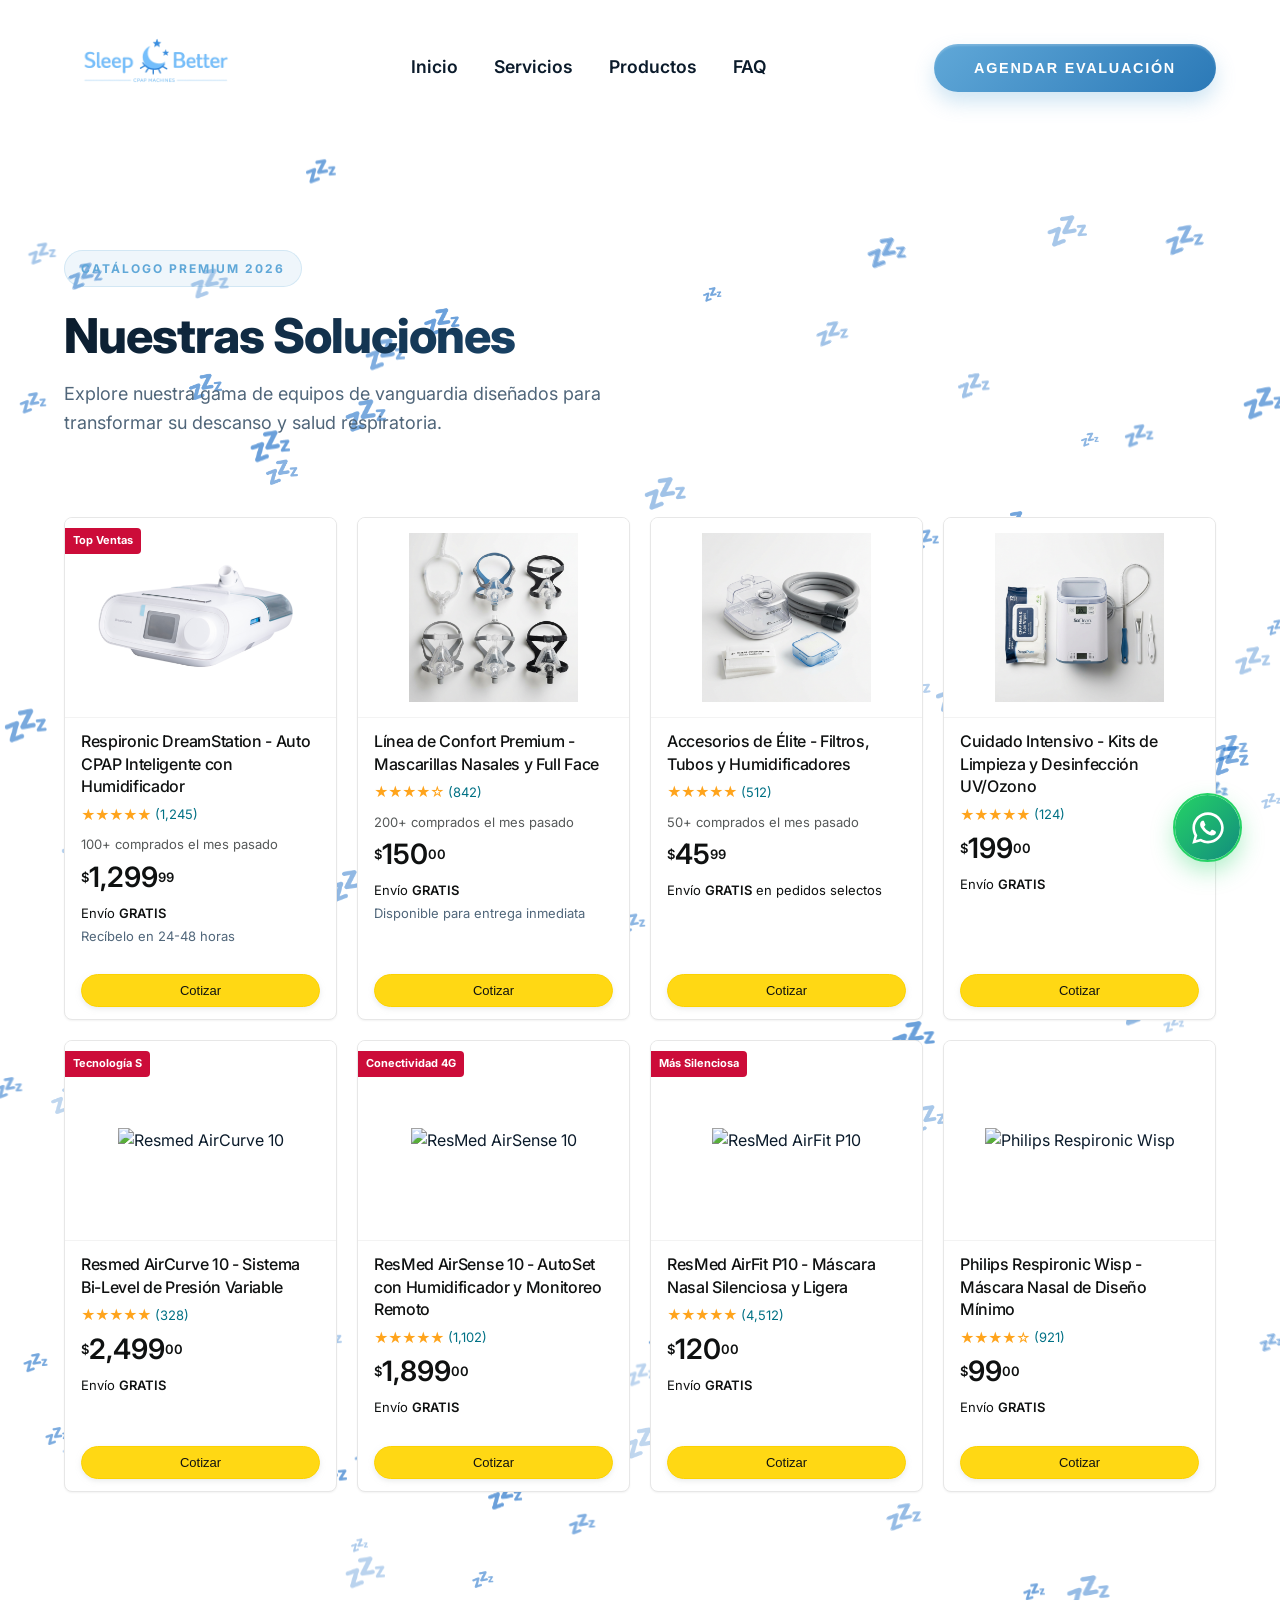
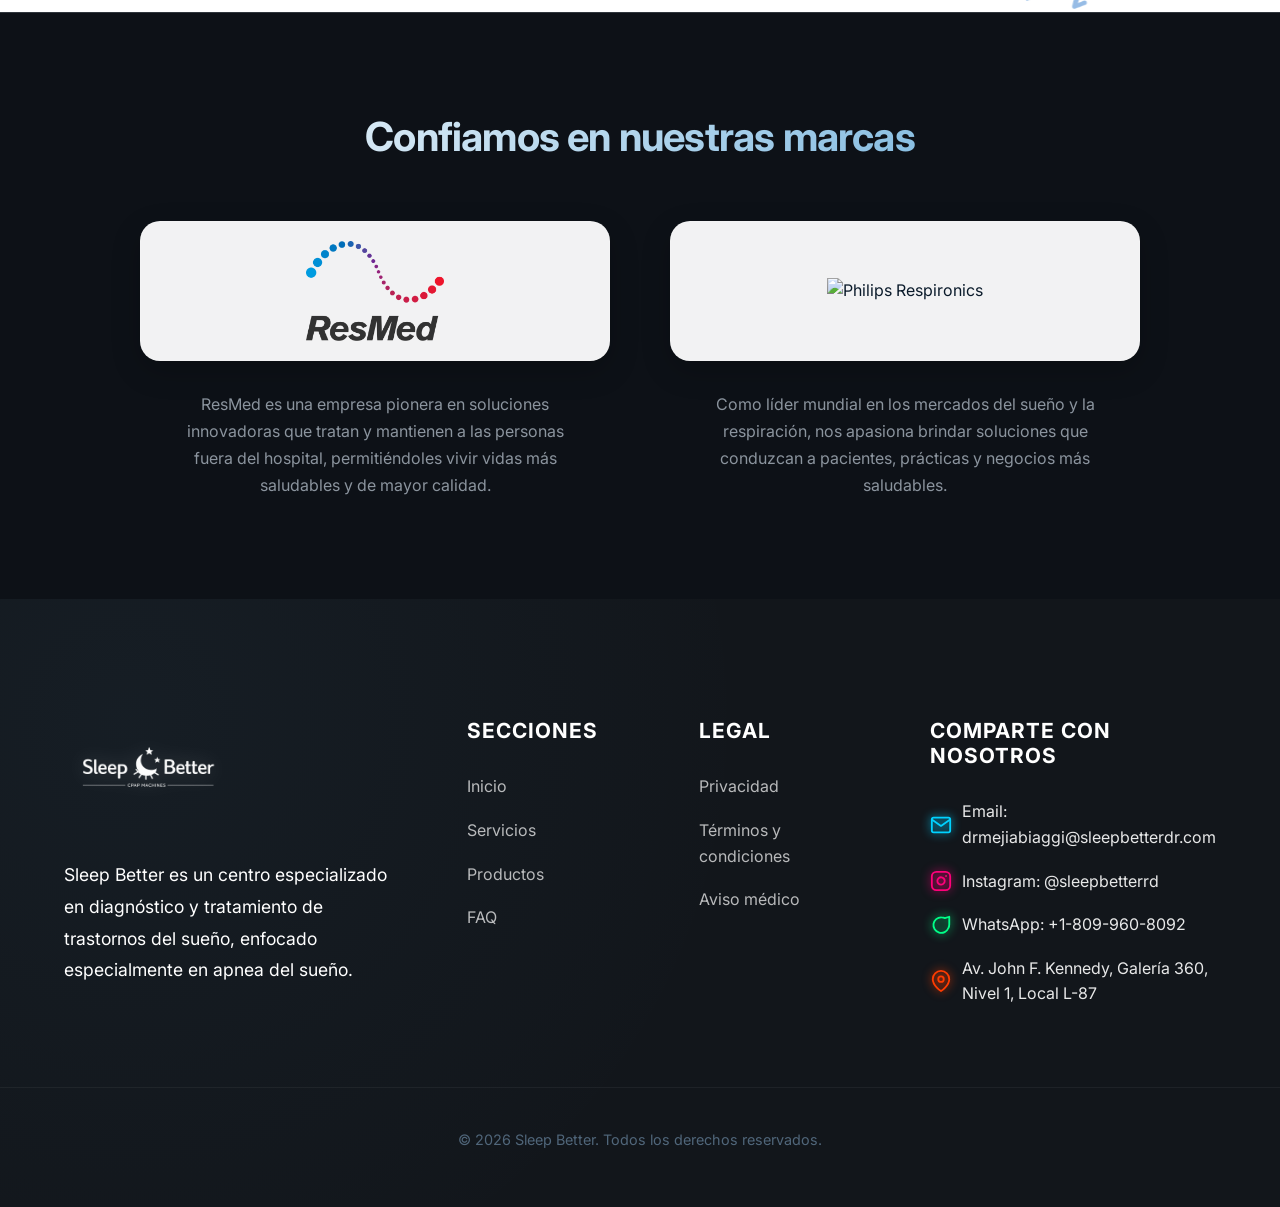
==== commit a188b557: "Add files via upload" ====
--- a/productos.html
+++ b/productos.html
@@ -53,16 +53,20 @@
 
         <main style="padding-top: 150px;">
             <section id="productos" class="premium-catalog-section"
-                style="background-color: #0d1117; padding: 100px 0; overflow: hidden;">
-                <div class="container reveal">
+                style="background-color: #ffffff; padding: 100px 0; overflow: hidden; position: relative;">
+                <!-- Particle Background Canvas -->
+                <canvas id="product-particles"
+                    style="position: absolute; top: 0; left: 0; width: 100%; height: 100%; z-index: 0; pointer-events: none;"></canvas>
+
+                <div class="container reveal" style="position: relative; z-index: 1;">
                     <div class="catalog-header" style="margin-bottom: 60px; position: relative; z-index: 1;">
                         <span class="section-tag"
                             style="background: rgba(96, 168, 216, 0.1); color: var(--primary); padding: 8px 16px; border-radius: 30px; font-size: 12px; font-weight: 700; text-transform: uppercase; letter-spacing: 2px; border: 1px solid rgba(96, 168, 216, 0.2); margin-bottom: 20px; display: inline-block;">Catálogo
                             Premium 2026</span>
                         <h2
-                            style="font-size: 48px; font-weight: 800; color: #ffffff; letter-spacing: -1px; margin-bottom: 15px; background: linear-gradient(135deg, #ffffff 0%, #8b949e 100%); -webkit-background-clip: text; background-clip: text; -webkit-text-fill-color: transparent;">
+                            style="font-size: 48px; font-weight: 800; color: #0b1b2b; letter-spacing: -1px; margin-bottom: 15px; background: linear-gradient(135deg, #0b1b2b 0%, #2b79b7 100%); -webkit-background-clip: text; background-clip: text; -webkit-text-fill-color: transparent;">
                             Nuestras Soluciones</h2>
-                        <p style="font-size: 18px; color: #8b949e; max-width: 600px; line-height: 1.6;">Explore nuestra
+                        <p style="font-size: 18px; color: #50667a; max-width: 600px; line-height: 1.6;">Explore nuestra
                             gama
                             de equipos de vanguardia diseñados para transformar su descanso y salud respiratoria.</p>
                     </div>
@@ -70,22 +74,29 @@
                     <div class="products-grid">
                         <!-- Card 1 -->
                         <div class="premium-product-card" data-category="cpap"
-                            onclick="window.openProductDetail('dreamstation.png', 'Respironic DreamStation', 'Auto CPAP fácil de usar y contiene las características importantes, además es pequeña y ligera. Diseñada para ofrecer una terapia de presión positiva continua en las vías respiratorias para el tratamiento de la apnea obstructiva del sueño.')">
+                            onclick="window.openProductDetail('dreamstation.png', 'Respironic DreamStation', 'Auto CPAP inteligente de diseño compacto.')">
                             <div class="card-badge">Top Ventas</div>
                             <div class="card-image-wrapper">
                                 <img src="dreamstation.png" alt="Respironic DreamStation">
                             </div>
                             <div class="card-content">
-                                <span class="card-category">Dispositivos</span>
-                                <h3 class="card-title">Respironic DreamStation</h3>
-                                <p class="card-description">Auto CPAP inteligente de diseño compacto. El equilibrio
-                                    perfecto
-                                    entre tecnología y facilidad de uso.</p>
-                                <div class="card-actions">
-                                    <button class="btn-view-details"
-                                        onclick="event.stopPropagation(); window.openProductDetail('dreamstation.png', 'Respironic DreamStation', 'Auto CPAP fácil de usar y contiene las características importantes, además es pequeña y ligera. Diseñada para ofrecer una terapia de presión positiva continua en las vías respiratorias para el tratamiento de la apnea obstructiva del sueño.')">
-                                        Ver detalles
-                                    </button>
+                                <h3 class="card-title">Respironic DreamStation - Auto CPAP Inteligente con Humidificador
+                                </h3>
+                                <div class="card-rating">
+                                    <span class="stars">★★★★★</span>
+                                    <span class="count">(1,245)</span>
+                                </div>
+                                <div class="card-sales">100+ comprados el mes pasado</div>
+                                <div class="card-price">
+                                    <span class="symbol">$</span>
+                                    <span class="integer">1,299</span>
+                                    <span class="decimal">99</span>
+                                </div>
+                                <div class="card-extra-info">
+                                    <p class="delivery">Envío <b>GRATIS</b></p>
+                                    <p class="delivery-time">Recíbelo en 24-48 horas</p>
+                                </div>
+                                <div class="card-actions">
                                     <button class="btn-quote"
                                         onclick="event.stopPropagation(); window.quoteProduct('Respironic DreamStation')">
                                         Cotizar
@@ -96,20 +107,27 @@
 
                         <!-- Card 2 -->
                         <div class="premium-product-card" data-category="masks"
-                            onclick="window.openProductDetail('mascarillas_premium.png', 'Mascarillas', 'Contamos con una amplia variedad de mascarillas: nasales, oronasales (Full Face) y de almohadillas. Diseñadas para proporcionar el máximo confort y un sellado hermético durante toda la noche, asegurando la efectividad de su tratamiento CPAP/BiPAP.')">
+                            onclick="window.openProductDetail('mascarillas_premium.png', 'Mascarillas', 'Contamos con una amplia variedad de mascarillas.')">
                             <div class="card-image-wrapper">
                                 <img src="mascarillas_premium.png" alt="Mascarillas">
                             </div>
                             <div class="card-content">
-                                <span class="card-category">Mascarillas</span>
-                                <h3 class="card-title">Línea de Confort</h3>
-                                <p class="card-description">Máximo sellado y suavidad. Variedad de interfaces nasales y
-                                    oronasales para cada paciente.</p>
-                                <div class="card-actions">
-                                    <button class="btn-view-details"
-                                        onclick="event.stopPropagation(); window.openProductDetail('mascarillas_premium.png', 'Mascarillas', 'Contamos con una amplia variedad de mascarillas: nasales, oronasales (Full Face) y de almohadillas. Diseñadas para proporcionar el máximo confort y un sellado hermético durante toda la noche, asegurando la efectividad de su tratamiento CPAP/BiPAP.')">
-                                        Ver detalles
-                                    </button>
+                                <h3 class="card-title">Línea de Confort Premium - Mascarillas Nasales y Full Face</h3>
+                                <div class="card-rating">
+                                    <span class="stars">★★★★☆</span>
+                                    <span class="count">(842)</span>
+                                </div>
+                                <div class="card-sales">200+ comprados el mes pasado</div>
+                                <div class="card-price">
+                                    <span class="symbol">$</span>
+                                    <span class="integer">150</span>
+                                    <span class="decimal">00</span>
+                                </div>
+                                <div class="card-extra-info">
+                                    <p class="delivery">Envío <b>GRATIS</b></p>
+                                    <p class="delivery-time">Disponible para entrega inmediata</p>
+                                </div>
+                                <div class="card-actions">
                                     <button class="btn-quote"
                                         onclick="event.stopPropagation(); window.quoteProduct('Mascarillas Línea de Confort')">
                                         Cotizar
@@ -120,21 +138,26 @@
 
                         <!-- Card 3 -->
                         <div class="premium-product-card" data-category="accessories"
-                            onclick="window.openProductDetail('accesorios_premium.png', 'Accesorios', 'Complete su equipo con nuestros accesorios originales: filtros de alta eficiencia, tubos corrugados de repuesto, humidificadores integrados, oxímetros de pulso y más. Todo lo necesario para optimizar su experiencia y mantener su salud respiratoria.')">
+                            onclick="window.openProductDetail('accesorios_premium.png', 'Accesorios', 'Complete su equipo con nuestros accesorios originales.')">
                             <div class="card-image-wrapper">
                                 <img src="accesorios_premium.png" alt="Accesorios">
                             </div>
                             <div class="card-content">
-                                <span class="card-category">Accesorios</span>
-                                <h3 class="card-title">Accesorios de Élite</h3>
-                                <p class="card-description">Filtros HEPA, tubos de baja resistencia y humidificadores
-                                    para
-                                    una terapia óptima.</p>
-                                <div class="card-actions">
-                                    <button class="btn-view-details"
-                                        onclick="event.stopPropagation(); window.openProductDetail('accesorios_premium.png', 'Accesorios', 'Complete su equipo con nuestros accesorios originales: filtros de alta eficiencia, tubos corrugados de repuesto, humidificadores integrados, oxímetros de pulso y más. Todo lo necesario para optimizar su experiencia y mantener su salud respiratoria.')">
-                                        Ver detalles
-                                    </button>
+                                <h3 class="card-title">Accesorios de Élite - Filtros, Tubos y Humidificadores</h3>
+                                <div class="card-rating">
+                                    <span class="stars">★★★★★</span>
+                                    <span class="count">(512)</span>
+                                </div>
+                                <div class="card-sales">50+ comprados el mes pasado</div>
+                                <div class="card-price">
+                                    <span class="symbol">$</span>
+                                    <span class="integer">45</span>
+                                    <span class="decimal">99</span>
+                                </div>
+                                <div class="card-extra-info">
+                                    <p class="delivery">Envío <b>GRATIS</b> en pedidos selectos</p>
+                                </div>
+                                <div class="card-actions">
                                     <button class="btn-quote"
                                         onclick="event.stopPropagation(); window.quoteProduct('Accesorios de Élite')">
                                         Cotizar
@@ -145,20 +168,25 @@
 
                         <!-- Card 4 -->
                         <div class="premium-product-card" data-category="maintenance"
-                            onclick="window.openProductDetail('mantenimiento_premium.png', 'Mantenimiento', 'Mantenga su equipo libre de bacterias y en óptimas condiciones con nuestros kits de limpieza profesional: toallitas desinfectantes especializadas para mascarillas, sistemas de desinfección de ozono/UV y repuestos de piezas críticas para extender la vida útil de su inversión.')">
+                            onclick="window.openProductDetail('mantenimiento_premium.png', 'Mantenimiento', 'Mantenga su equipo libre de bacterias.')">
                             <div class="card-image-wrapper">
                                 <img src="mantenimiento_premium.png" alt="Mantenimiento">
                             </div>
                             <div class="card-content">
-                                <span class="card-category">Mantenimiento</span>
-                                <h3 class="card-title">Cuidado Intensivo</h3>
-                                <p class="card-description">Kits de desinfección UV/Ozono para prolongar la vida útil y
-                                    seguridad de su equipo.</p>
-                                <div class="card-actions">
-                                    <button class="btn-view-details"
-                                        onclick="event.stopPropagation(); window.openProductDetail('mantenimiento_premium.png', 'Mantenimiento', 'Mantenga su equipo libre de bacterias y en óptimas condiciones con nuestros kits de limpieza profesional: toallitas desinfectantes especializadas para mascarillas, sistemas de desinfección de ozono/UV y repuestos de piezas críticas para extender la vida útil de su inversión.')">
-                                        Ver detalles
-                                    </button>
+                                <h3 class="card-title">Cuidado Intensivo - Kits de Limpieza y Desinfección UV/Ozono</h3>
+                                <div class="card-rating">
+                                    <span class="stars">★★★★★</span>
+                                    <span class="count">(124)</span>
+                                </div>
+                                <div class="card-price">
+                                    <span class="symbol">$</span>
+                                    <span class="integer">199</span>
+                                    <span class="decimal">00</span>
+                                </div>
+                                <div class="card-extra-info">
+                                    <p class="delivery">Envío <b>GRATIS</b></p>
+                                </div>
+                                <div class="card-actions">
                                     <button class="btn-quote"
                                         onclick="event.stopPropagation(); window.quoteProduct('Kits de Mantenimiento')">
                                         Cotizar
@@ -168,22 +196,27 @@
                         </div>
                         <!-- Card 5: Resmed AirCurve 10 -->
                         <div class="premium-product-card" data-category="cpap"
-                            onclick="window.openProductDetail('https://placehold.co/800x600/ffffff/0b1b2b?text=Resmed+AirCurve+10', 'Resmed AirCurve 10', 'El AirCurve 10 S es ideal para los pacientes con apnea del sueño que tienen dificultades para adaptarse a la terapia de la apnea del sueño en un dispositivo de presión fija continua, así como a los pacientes que necesitan un soporte de presión adicional. Esta máquina de dos niveles tiene dos presiones de ajuste diferentes y ajustables que pueden hacer que la terapia se sienta más cómoda. Un humidificador integrado simplifica la configuración del dispositivo y facilita la terapia.')">
+                            onclick="window.openProductDetail('https://placehold.co/800x600/ffffff/0b1b2b?text=Resmed+AirCurve+10', 'Resmed AirCurve 10', 'El AirCurve 10 S es ideal para los pacientes con apnea del sueño.')">
                             <div class="card-badge">Tecnología S</div>
                             <div class="card-image-wrapper">
                                 <img src="https://placehold.co/400x200/ffffff/0b1b2b?text=AirCurve+10"
                                     alt="Resmed AirCurve 10">
                             </div>
                             <div class="card-content">
-                                <span class="card-category">Dispositivos</span>
-                                <h3 class="card-title">Resmed AirCurve 10</h3>
-                                <p class="card-description">Sistema de presión Bi-Level de alta gama para una
-                                    respiración asistida más natural.</p>
-                                <div class="card-actions">
-                                    <button class="btn-view-details"
-                                        onclick="event.stopPropagation(); window.openProductDetail('https://placehold.co/800x600/ffffff/0b1b2b?text=Resmed+AirCurve+10', 'Resmed AirCurve 10', 'El AirCurve 10 S es ideal para los pacientes con apnea del sueño que tienen dificultades para adaptarse a la terapia de la apnea del sueño en un dispositivo de presión fija continua, así como a los pacientes que necesitan un soporte de presión adicional. Esta máquina de dos niveles tiene dos presiones de ajuste diferentes y ajustables que pueden hacer que la terapia se sienta más cómoda. Un humidificador integrado simplifica la configuración del dispositivo y facilita la terapia.')">
-                                        Ver detalles
-                                    </button>
+                                <h3 class="card-title">Resmed AirCurve 10 - Sistema Bi-Level de Presión Variable</h3>
+                                <div class="card-rating">
+                                    <span class="stars">★★★★★</span>
+                                    <span class="count">(328)</span>
+                                </div>
+                                <div class="card-price">
+                                    <span class="symbol">$</span>
+                                    <span class="integer">2,499</span>
+                                    <span class="decimal">00</span>
+                                </div>
+                                <div class="card-extra-info">
+                                    <p class="delivery">Envío <b>GRATIS</b></p>
+                                </div>
+                                <div class="card-actions">
                                     <button class="btn-quote"
                                         onclick="event.stopPropagation(); window.quoteProduct('Resmed AirCurve 10')">
                                         Cotizar
@@ -194,22 +227,28 @@
 
                         <!-- Card 6: ResMed AirSense 10 -->
                         <div class="premium-product-card" data-category="cpap"
-                            onclick="window.openProductDetail('https://placehold.co/800x600/ffffff/0b1b2b?text=ResMed+AirSense+10', 'ResMed AirSense 10', 'El ResMed AirSense 10 CPAP es un dispositivo básico de presión fija con humidificador integrado y conectividad celular. Con cada dispositivo AirSense 10 que te ofrece tecnología celular incorporada, obtienes acceso sin precedentes a los datos de terapia y acceso remoto a la configuración del dispositivo.')">
+                            onclick="window.openProductDetail('https://placehold.co/800x600/ffffff/0b1b2b?text=ResMed+AirSense+10', 'ResMed AirSense 10', 'El ResMed AirSense 10 CPAP es un dispositivo básico.')">
                             <div class="card-badge">Conectividad 4G</div>
                             <div class="card-image-wrapper">
                                 <img src="https://placehold.co/400x200/ffffff/0b1b2b?text=AirSense+10"
                                     alt="ResMed AirSense 10">
                             </div>
                             <div class="card-content">
-                                <span class="card-category">Dispositivos</span>
-                                <h3 class="card-title">ResMed AirSense 10</h3>
-                                <p class="card-description">Conectividad celular y monitoreo remoto para una gestión
-                                    total de su terapia.</p>
-                                <div class="card-actions">
-                                    <button class="btn-view-details"
-                                        onclick="event.stopPropagation(); window.openProductDetail('https://placehold.co/800x600/ffffff/0b1b2b?text=ResMed+AirSense+10', 'ResMed AirSense 10', 'El ResMed AirSense 10 CPAP es un dispositivo básico de presión fija con humidificador integrado y conectividad celular. Con cada dispositivo AirSense 10 que te ofrece tecnología celular incorporada, obtienes acceso sin precedentes a los datos de terapia y acceso remoto a la configuración del dispositivo.')">
-                                        Ver detalles
-                                    </button>
+                                <h3 class="card-title">ResMed AirSense 10 - AutoSet con Humidificador y Monitoreo Remoto
+                                </h3>
+                                <div class="card-rating">
+                                    <span class="stars">★★★★★</span>
+                                    <span class="count">(1,102)</span>
+                                </div>
+                                <div class="card-price">
+                                    <span class="symbol">$</span>
+                                    <span class="integer">1,899</span>
+                                    <span class="decimal">00</span>
+                                </div>
+                                <div class="card-extra-info">
+                                    <p class="delivery">Envío <b>GRATIS</b></p>
+                                </div>
+                                <div class="card-actions">
                                     <button class="btn-quote"
                                         onclick="event.stopPropagation(); window.quoteProduct('ResMed AirSense 10')">
                                         Cotizar
@@ -220,22 +259,27 @@
 
                         <!-- Card 7: AirFit P10 -->
                         <div class="premium-product-card" data-category="masks"
-                            onclick="window.openProductDetail('https://placehold.co/800x600/ffffff/0b1b2b?text=AirFit+P10', 'ResMed AirFit P10', '¡La máscara nasal de almohadas ResMed AirFit™ P10 es nuestra máscara más silenciosa hasta ahora! Con la última tecnología en terapia de apnea del sueño, el AirFit P10 es aproximadamente un 50% más silencioso y un 50% más ligero que su predecesor.')">
+                            onclick="window.openProductDetail('https://placehold.co/800x600/ffffff/0b1b2b?text=AirFit+P10', 'ResMed AirFit P10', 'La máscara nasal de almohadas ResMed AirFit™ P10.')">
                             <div class="card-badge">Más Silenciosa</div>
                             <div class="card-image-wrapper">
                                 <img src="https://placehold.co/400x200/ffffff/0b1b2b?text=AirFit+P10"
                                     alt="ResMed AirFit P10">
                             </div>
                             <div class="card-content">
-                                <span class="card-category">Mascarillas</span>
-                                <h3 class="card-title">ResMed AirFit P10</h3>
-                                <p class="card-description">Ingeniería acústica de vanguardia. La experiencia de sueño
-                                    más tranquila y liviana.</p>
-                                <div class="card-actions">
-                                    <button class="btn-view-details"
-                                        onclick="event.stopPropagation(); window.openProductDetail('https://placehold.co/800x600/ffffff/0b1b2b?text=AirFit+P10', 'ResMed AirFit P10', '¡La máscara nasal de almohadas ResMed AirFit™ P10 es nuestra máscara más silenciosa hasta ahora! Con la última tecnología en terapia de apnea del sueño, el AirFit P10 es aproximadamente un 50% más silencioso y un 50% más ligero que su predecesor.')">
-                                        Ver detalles
-                                    </button>
+                                <h3 class="card-title">ResMed AirFit P10 - Máscara Nasal Silenciosa y Ligera</h3>
+                                <div class="card-rating">
+                                    <span class="stars">★★★★★</span>
+                                    <span class="count">(4,512)</span>
+                                </div>
+                                <div class="card-price">
+                                    <span class="symbol">$</span>
+                                    <span class="integer">120</span>
+                                    <span class="decimal">00</span>
+                                </div>
+                                <div class="card-extra-info">
+                                    <p class="delivery">Envío <b>GRATIS</b></p>
+                                </div>
+                                <div class="card-actions">
                                     <button class="btn-quote"
                                         onclick="event.stopPropagation(); window.quoteProduct('ResMed AirFit P10')">
                                         Cotizar
@@ -246,21 +290,26 @@
 
                         <!-- Card 8: Philips Wisp -->
                         <div class="premium-product-card" data-category="masks"
-                            onclick="window.openProductDetail('https://placehold.co/800x600/ffffff/0b1b2b?text=Philips+Wisp', 'Philips Respironic Wisp', 'Wisp combina el rendimiento y la comodidad de una máscara nasal con la elegancia estética de una máscara de almohadas. Con su diseño mínimamente invasivo y su sello superior, Wisp ofrece la comodidad y el rendimiento que sus pacientes merecen.')">
+                            onclick="window.openProductDetail('https://placehold.co/800x600/ffffff/0b1b2b?text=Philips+Wisp', 'Philips Respironic Wisp', 'Wisp combina el rendimiento y la comodidad.')">
                             <div class="card-image-wrapper">
                                 <img src="https://placehold.co/400x200/ffffff/0b1b2b?text=Philips+Wisp"
                                     alt="Philips Respironic Wisp">
                             </div>
                             <div class="card-content">
-                                <span class="card-category">Mascarillas</span>
-                                <h3 class="card-title">Philips Respironic Wisp</h3>
-                                <p class="card-description">Minimalismo sin compromiso. Rendimiento nasal con la
-                                    elegancia de una almohadilla.</p>
-                                <div class="card-actions">
-                                    <button class="btn-view-details"
-                                        onclick="event.stopPropagation(); window.openProductDetail('https://placehold.co/800x600/ffffff/0b1b2b?text=Philips+Wisp', 'Philips Respironic Wisp', 'Wisp combina el rendimiento y la comodidad de una máscara nasal con la elegancia estética de una máscara de almohadas. Con su diseño mínimamente invasivo y su sello superior, Wisp ofrece la comodidad y el rendimiento que sus pacientes merecen.')">
-                                        Ver detalles
-                                    </button>
+                                <h3 class="card-title">Philips Respironic Wisp - Máscara Nasal de Diseño Mínimo</h3>
+                                <div class="card-rating">
+                                    <span class="stars">★★★★☆</span>
+                                    <span class="count">(921)</span>
+                                </div>
+                                <div class="card-price">
+                                    <span class="symbol">$</span>
+                                    <span class="integer">99</span>
+                                    <span class="decimal">00</span>
+                                </div>
+                                <div class="card-extra-info">
+                                    <p class="delivery">Envío <b>GRATIS</b></p>
+                                </div>
+                                <div class="card-actions">
                                     <button class="btn-quote"
                                         onclick="event.stopPropagation(); window.quoteProduct('Philips Respironic Wisp')">
                                         Cotizar
--- a/styles.css
+++ b/styles.css
@@ -2250,192 +2250,186 @@
 
 .products-grid {
     display: grid;
-    grid-template-columns: repeat(auto-fill, minmax(300px, 1fr));
-    gap: 30px;
+    grid-template-columns: repeat(auto-fill, minmax(260px, 1fr));
+    gap: 20px;
     padding: 20px 0;
 }
 
 .premium-product-card {
     position: relative;
-    background: rgba(22, 27, 34, 0.45);
-    backdrop-filter: blur(14px) saturate(190%);
-    -webkit-backdrop-filter: blur(14px) saturate(190%);
-    border: 1px solid rgba(96, 168, 216, 0.1);
-    border-radius: 28px;
+    background: #ffffff;
+    border: 1px solid #e7e7e7;
+    border-radius: 8px;
     overflow: hidden;
-    transition: all 0.6s cubic-bezier(0.16, 1, 0.3, 1);
+    transition: transform 0.2s ease, box-shadow 0.2s ease;
     display: flex;
     flex-direction: column;
     cursor: pointer;
     height: 100%;
-    box-shadow: 0 10px 30px rgba(0, 0, 0, 0.2);
-}
-
-.premium-product-card::before {
-    content: '';
-    position: absolute;
-    top: 0;
-    left: 0;
-    right: 0;
-    bottom: 0;
-    border-radius: 24px;
-    padding: 1.5px;
-    background: linear-gradient(135deg, rgba(96, 168, 216, 0.3), transparent, rgba(96, 168, 216, 0.1));
-    -webkit-mask: linear-gradient(#fff 0 0) content-box, linear-gradient(#fff 0 0);
-    mask: linear-gradient(#fff 0 0) content-box, linear-gradient(#fff 0 0);
-    -webkit-mask-composite: xor;
-    mask-composite: exclude;
-    pointer-events: none;
+    box-shadow: 0 1px 2px rgba(0, 0, 0, 0.05);
 }
 
 .premium-product-card:hover {
-    transform: translateY(-15px) scale(1.03);
-    border-color: var(--primary);
-    box-shadow:
-        0 25px 50px rgba(0, 0, 0, 0.5),
-        0 0 30px rgba(96, 168, 216, 0.35),
-        inset 0 0 20px rgba(96, 168, 216, 0.1);
-    background: rgba(30, 41, 59, 0.7);
+    box-shadow: 0 4px 12px rgba(0, 0, 0, 0.1);
+    transform: none;
+    /* Removed the lift for a flatter Amazon feel */
 }
 
 .card-image-wrapper {
     position: relative;
-    height: 240px;
-    background: radial-gradient(circle at center, #ffffff 0%, #f0f4f8 100%);
-    overflow: hidden;
+    height: 200px;
+    background: #ffffff;
     display: flex;
     align-items: center;
     justify-content: center;
-    padding: 30px;
-    transition: all 0.5s ease;
-}
-
-.premium-product-card:hover .card-image-wrapper {
-    background: radial-gradient(circle at center, #ffffff 0%, #e1e9f0 100%);
+    padding: 15px;
+    border-bottom: 1px solid #f3f3f3;
 }
 
 .card-image-wrapper img {
-    max-width: 90%;
-    max-height: 90%;
+    max-width: 100%;
+    max-height: 100%;
     object-fit: contain;
-    transition: all 0.6s cubic-bezier(0.34, 1.56, 0.64, 1);
-    filter: drop-shadow(0 10px 15px rgba(0, 0, 0, 0.1));
-}
-
-.premium-product-card:hover .card-image-wrapper img {
-    transform: scale(1.1);
-    filter: drop-shadow(0 20px 30px rgba(0, 0, 0, 0.2));
 }
 
 .card-content {
-    padding: 30px 25px;
+    padding: 12px 16px;
     display: flex;
     flex-direction: column;
     flex-grow: 1;
-    z-index: 1;
 }
 
 .card-category {
-    font-size: 11px;
-    text-transform: uppercase;
-    letter-spacing: 2px;
-    color: var(--primary);
-    font-weight: 700;
-    margin-bottom: 8px;
-    opacity: 0.8;
+    font-size: 12px;
+    color: #565959;
+    margin-bottom: 4px;
 }
 
 .card-title {
-    font-size: 20px;
-    font-weight: 700;
-    color: #ffffff;
-    margin-bottom: 12px;
-    line-height: 1.3;
-}
-
-.card-description {
-    font-size: 14px;
-    color: #8b949e;
-    line-height: 1.6;
-    margin-bottom: 25px;
+    font-size: 16px;
+    font-weight: 500;
+    color: #0F1111;
+    margin-bottom: 6px;
+    line-height: 1.4;
     display: -webkit-box;
-    -webkit-line-clamp: 2;
-    line-clamp: 2;
+    -webkit-line-clamp: 3;
+    line-clamp: 3;
     -webkit-box-orient: vertical;
     overflow: hidden;
+}
+
+.card-rating {
+    display: flex;
+    align-items: center;
+    gap: 4px;
+    margin-bottom: 8px;
+    font-size: 14px;
+}
+
+.card-rating .stars {
+    color: #FFA41C;
+    letter-spacing: -1px;
+}
+
+.card-rating .count {
+    color: #007185;
+    font-size: 13px;
+}
+
+.card-sales {
+    font-size: 13px;
+    color: #565959;
+    margin-bottom: 8px;
+}
+
+.card-price {
+    display: flex;
+    align-items: flex-start;
+    color: #0F1111;
+    margin-bottom: 12px;
+}
+
+.card-price .symbol {
+    font-size: 13px;
+    margin-top: 4px;
+    font-weight: 600;
+}
+
+.card-price .integer {
+    font-size: 28px;
+    font-weight: 600;
+    line-height: 1;
+}
+
+.card-price .decimal {
+    font-size: 13px;
+    margin-top: 4px;
+    font-weight: 600;
+}
+
+.card-extra-info {
+    font-size: 13px;
+    color: #565959;
+    margin-bottom: 16px;
     flex-grow: 1;
 }
 
+.card-extra-info p {
+    margin-bottom: 2px;
+}
+
+.card-extra-info .delivery {
+    color: #0F1111;
+}
+
+.card-extra-info .delivery b {
+    font-weight: 600;
+}
+
 .card-actions {
-    display: flex;
-    align-items: center;
-    justify-content: space-between;
     margin-top: auto;
+    padding-top: 10px;
+}
+
+/* Amazon Yellow Button */
+.btn-quote {
+    width: 100%;
+    background: #FFD814;
+    border: 1px solid #FCD200;
+    border-radius: 20px;
+    padding: 8px 0;
+    font-size: 13px;
+    color: #0F1111;
+    cursor: pointer;
+    box-shadow: 0 2px 5px rgba(213, 217, 217, .5);
+    font-weight: 500;
+    text-align: center;
+    transition: background 0.2s ease;
+}
+
+.btn-quote:hover {
+    background: #F7CA00;
+    border-color: #F2C200;
 }
 
 .btn-view-details {
-    display: inline-flex;
-    align-items: center;
-    gap: 8px;
-    background: linear-gradient(135deg, var(--primary), #3a8aeb);
-    color: white;
-    padding: 12px 22px;
-    border-radius: 14px;
-    font-weight: 700;
-    font-size: 13px;
-    border: 1px solid rgba(255, 255, 255, 0.1);
-    cursor: pointer;
-    transition: all 0.4s cubic-bezier(0.16, 1, 0.3, 1);
-    box-shadow: 0 8px 20px rgba(96, 168, 216, 0.2);
-    text-transform: uppercase;
-    letter-spacing: 0.05em;
-}
-
-.btn-view-details:hover {
-    transform: translateY(-4px);
-    box-shadow: 0 15px 30px rgba(96, 168, 216, 0.4);
-    background: linear-gradient(135deg, #7ab9e4, var(--primary));
-}
-
-.btn-quote {
-    display: inline-flex;
-    align-items: center;
-    gap: 8px;
-    background: rgba(43, 203, 186, 0.05);
-    color: #2bcbba;
-    padding: 12px 22px;
-    border-radius: 14px;
-    font-weight: 700;
-    font-size: 13px;
-    border: 1px solid rgba(43, 203, 186, 0.3);
-    cursor: pointer;
-    transition: all 0.4s cubic-bezier(0.16, 1, 0.3, 1);
-    backdrop-filter: blur(5px);
-    text-transform: uppercase;
-    letter-spacing: 0.05em;
-}
-
-.btn-quote:hover {
-    background: #2bcbba;
-    color: white;
-    transform: translateY(-4px);
-    box-shadow: 0 12px 25px rgba(43, 203, 186, 0.3);
+    display: none;
+    /* Simplified for Amazon look, details can be accessed by clicking card */
 }
 
 .card-badge {
     position: absolute;
-    top: 20px;
-    right: 20px;
-    background: rgba(96, 168, 216, 0.2);
-    backdrop-filter: blur(5px);
-    color: var(--primary);
-    padding: 5px 12px;
-    border-radius: 20px;
-    font-size: 10px;
+    top: 10px;
+    left: 0;
+    background: #CC0C39;
+    color: white;
+    padding: 4px 8px;
+    font-size: 11px;
     font-weight: 700;
-    border: 1px solid rgba(96, 168, 216, 0.3);
     z-index: 2;
-}
+    border-radius: 0 4px 4px 0;
+}
+
 
 @media (max-width: 480px) {
     .products-grid {
